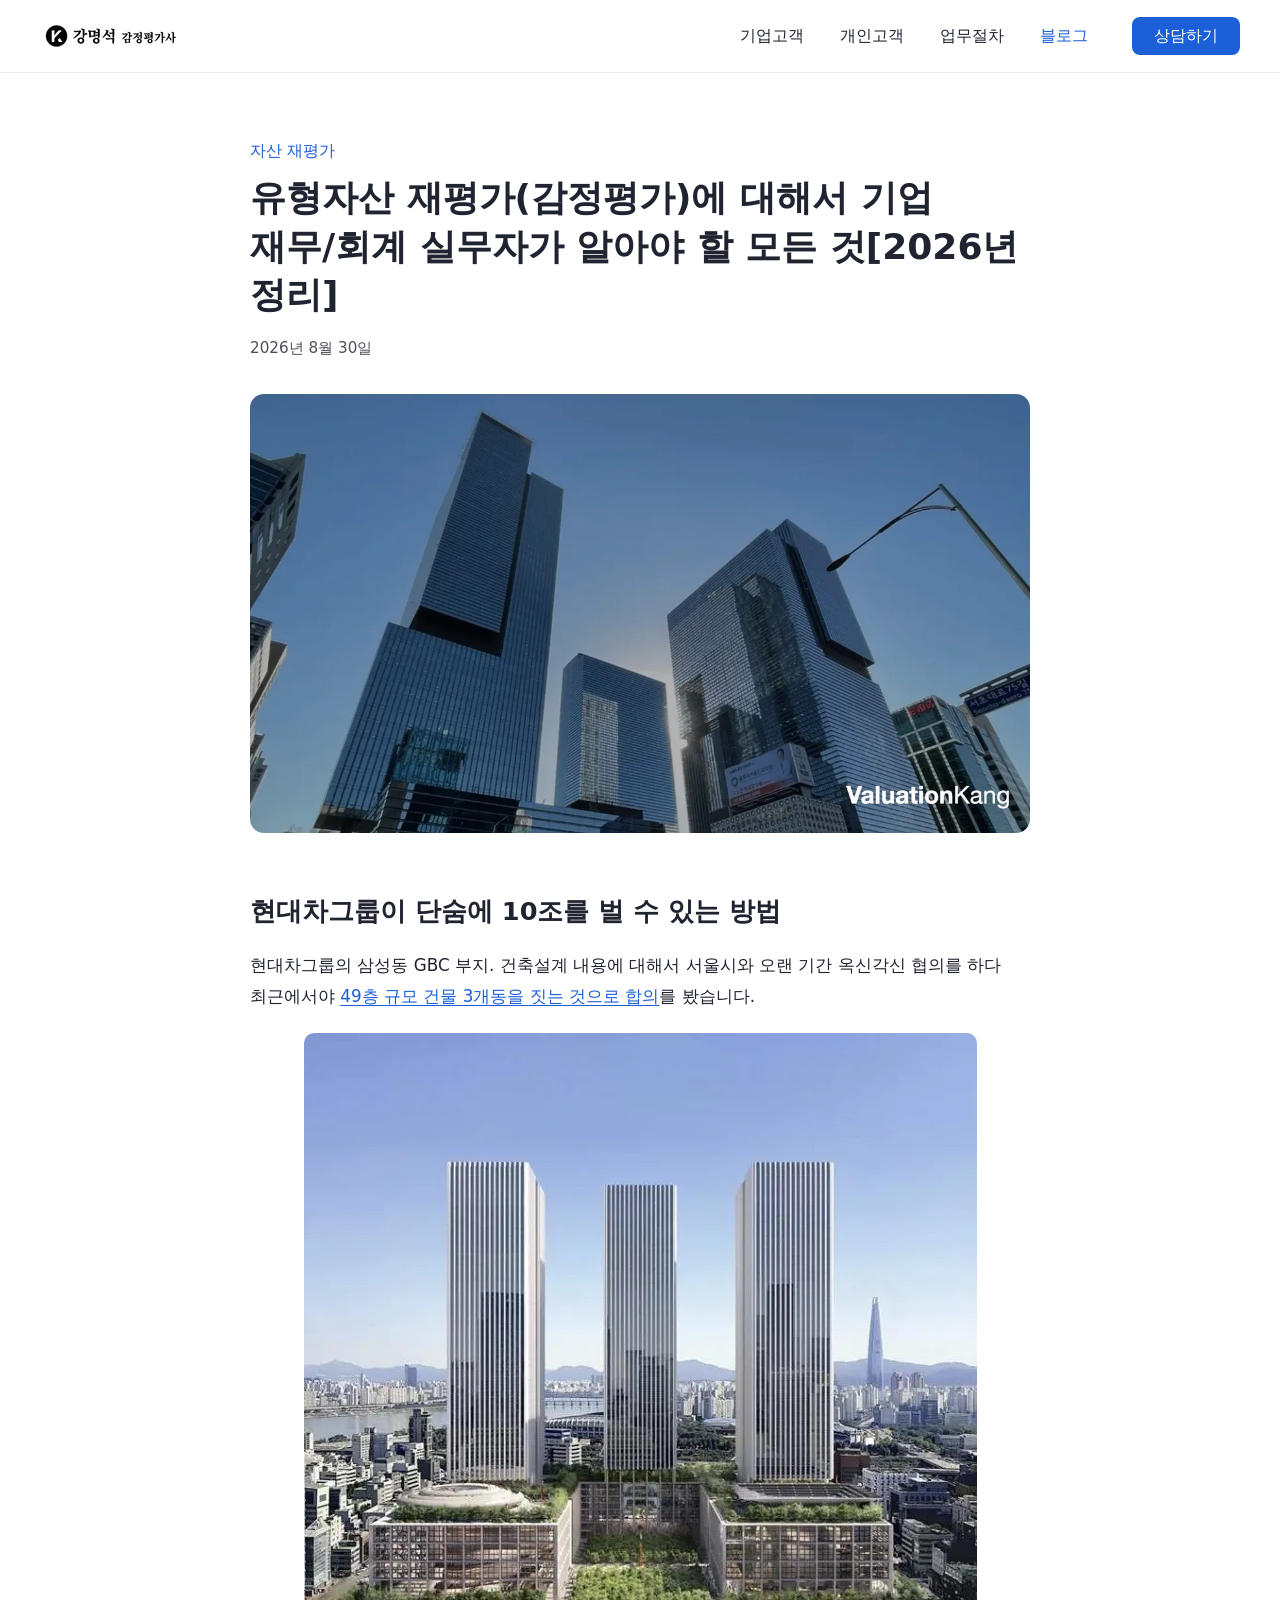
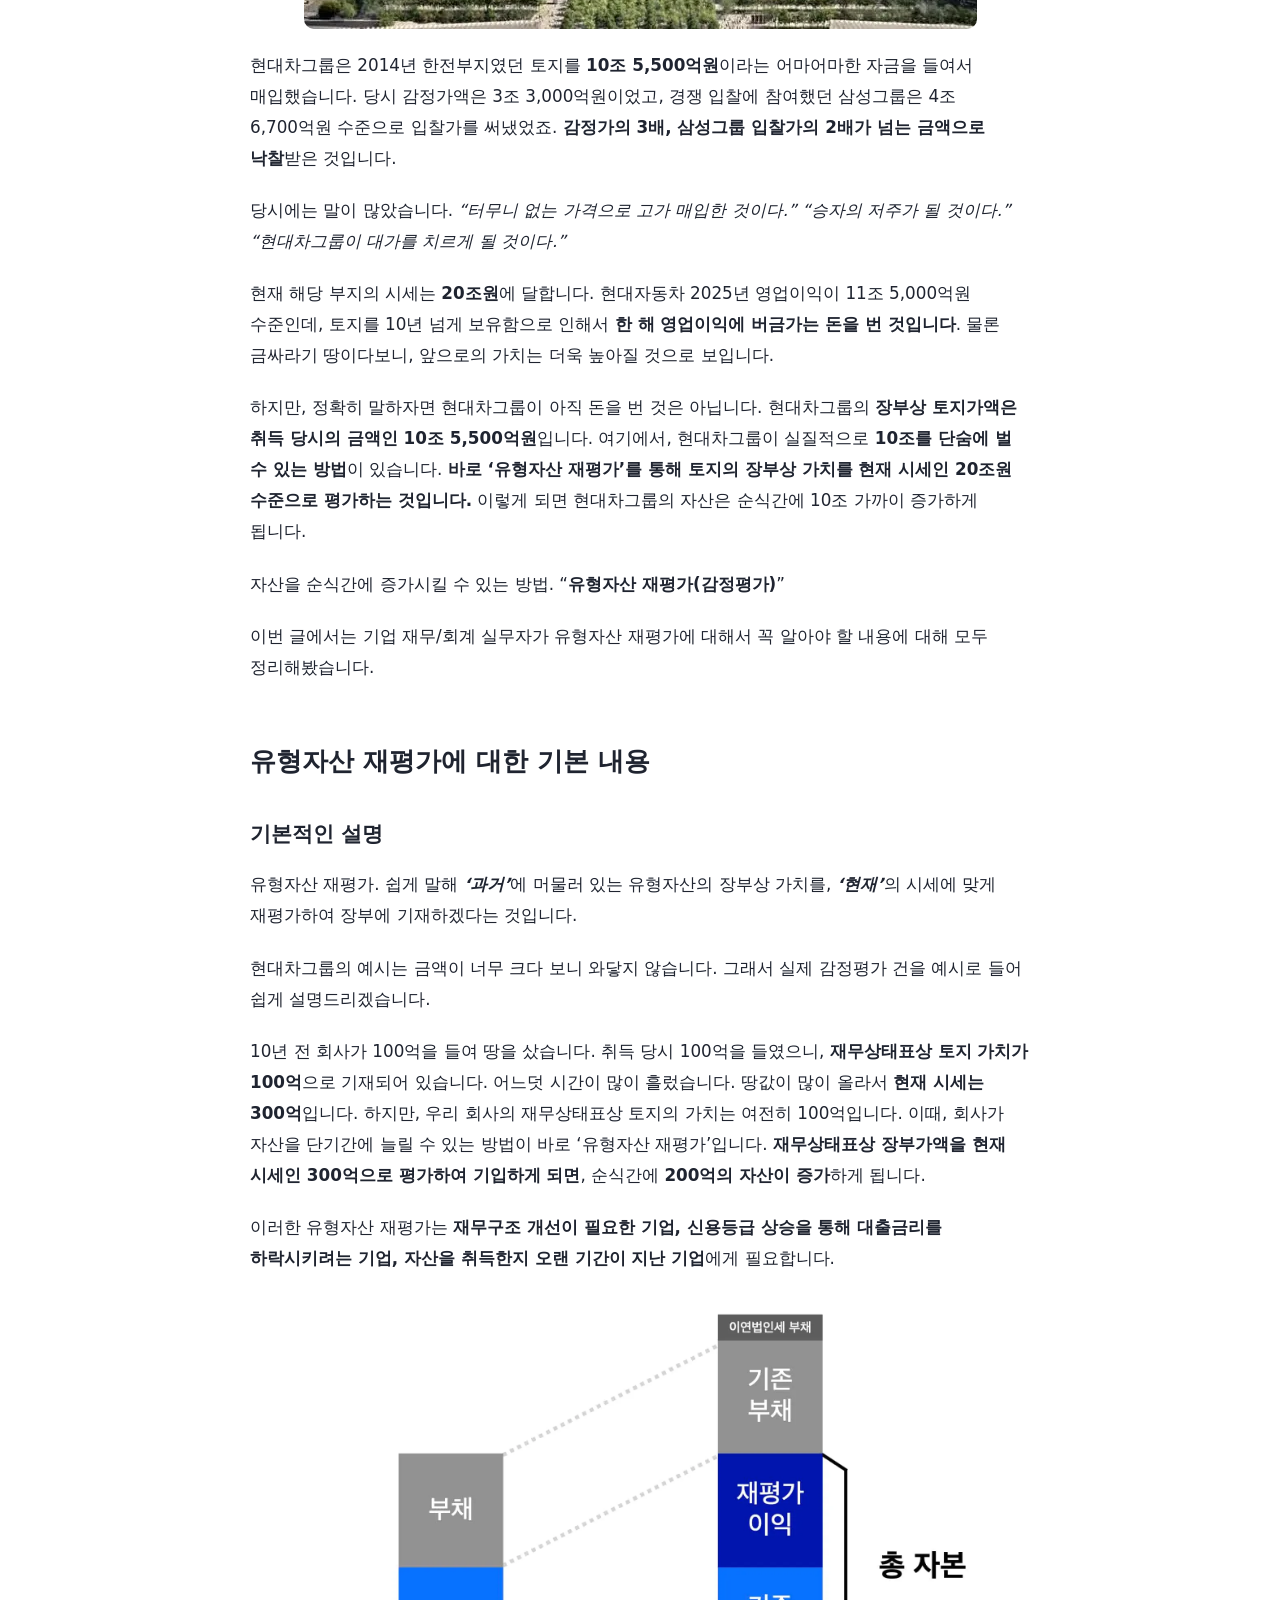
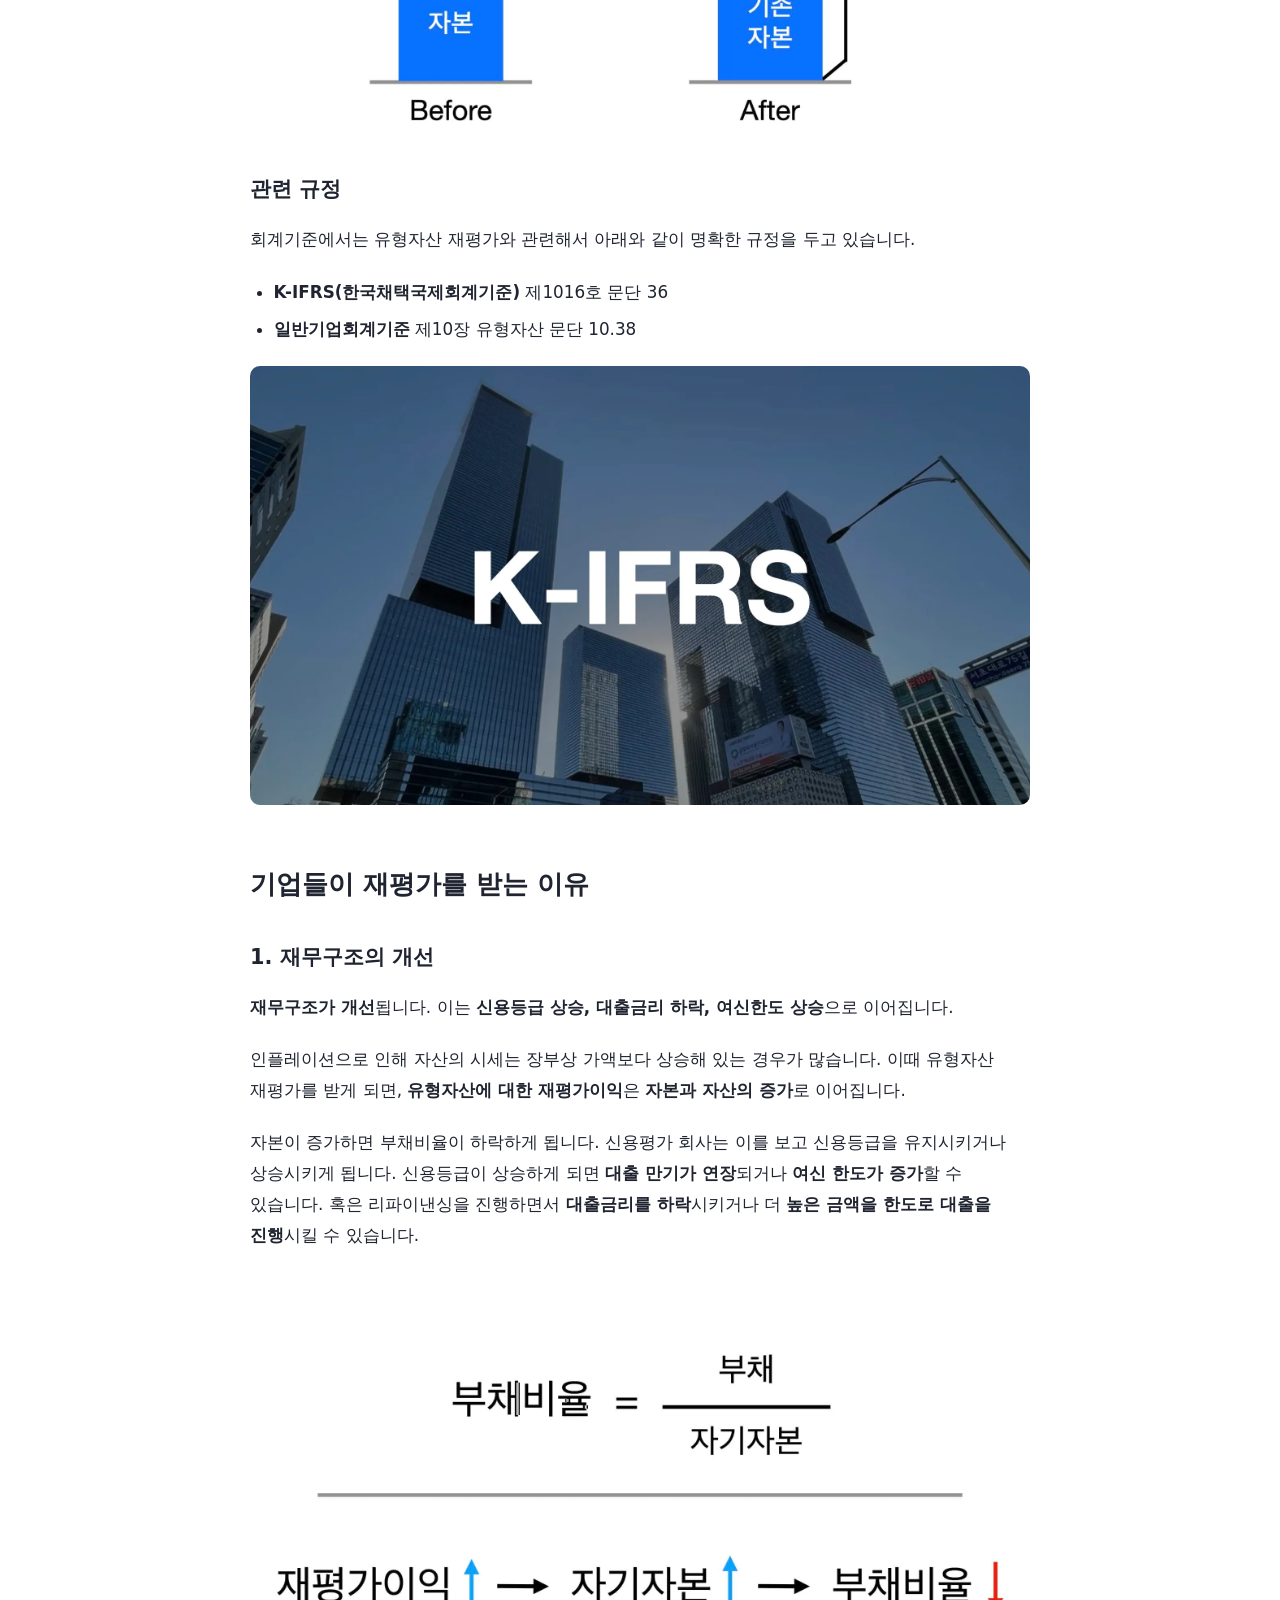
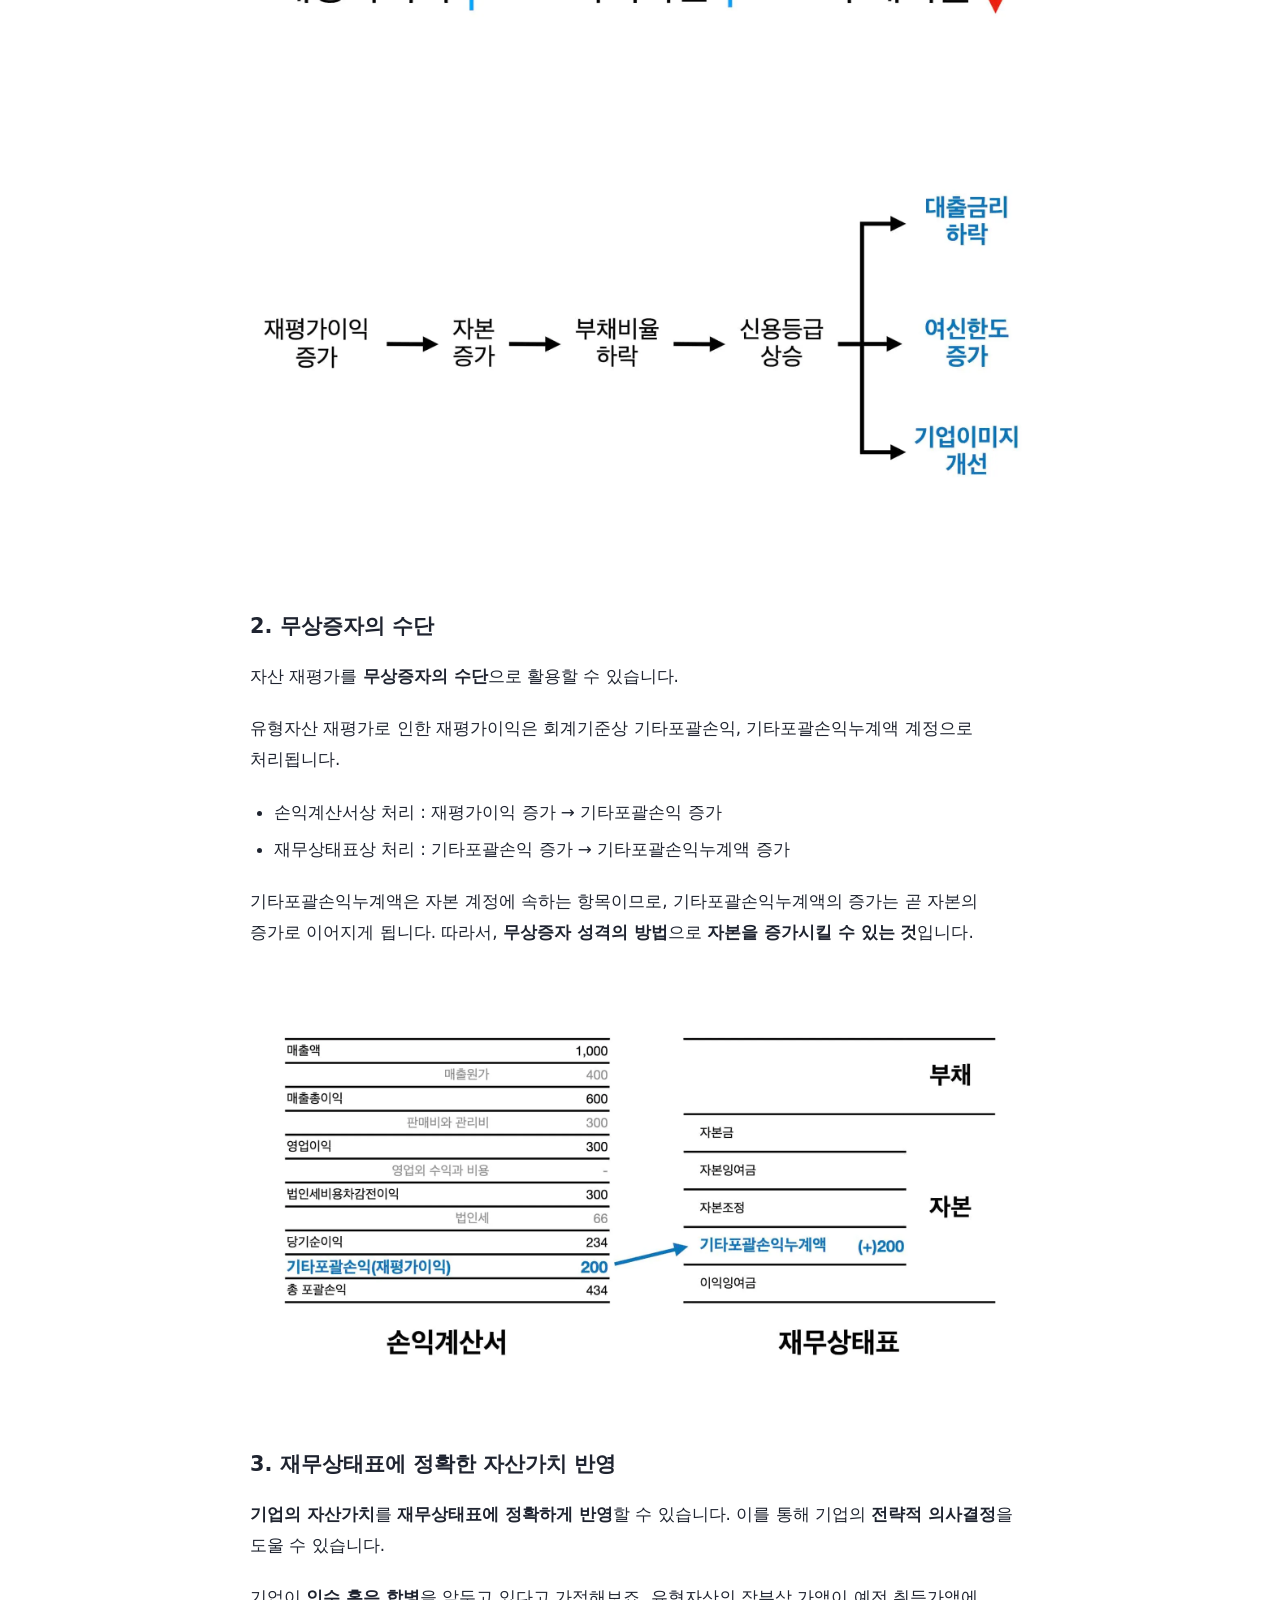
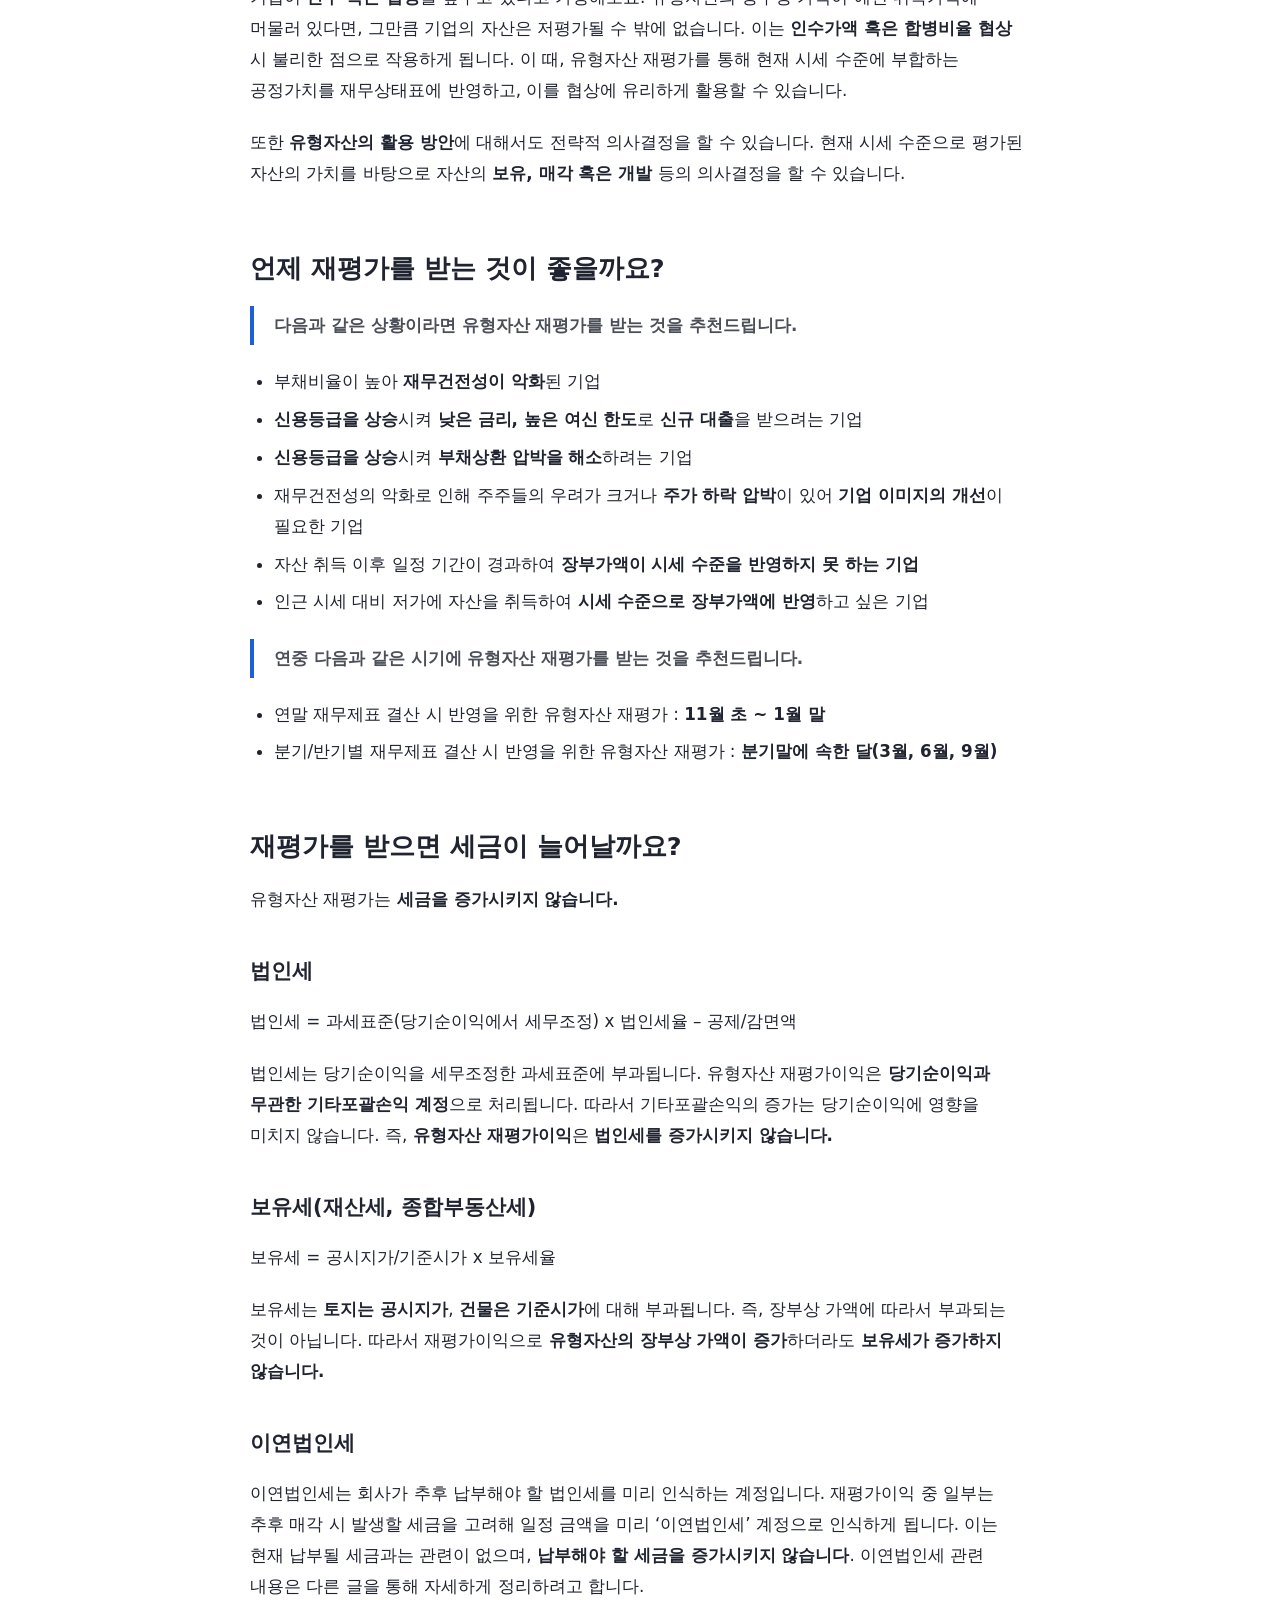
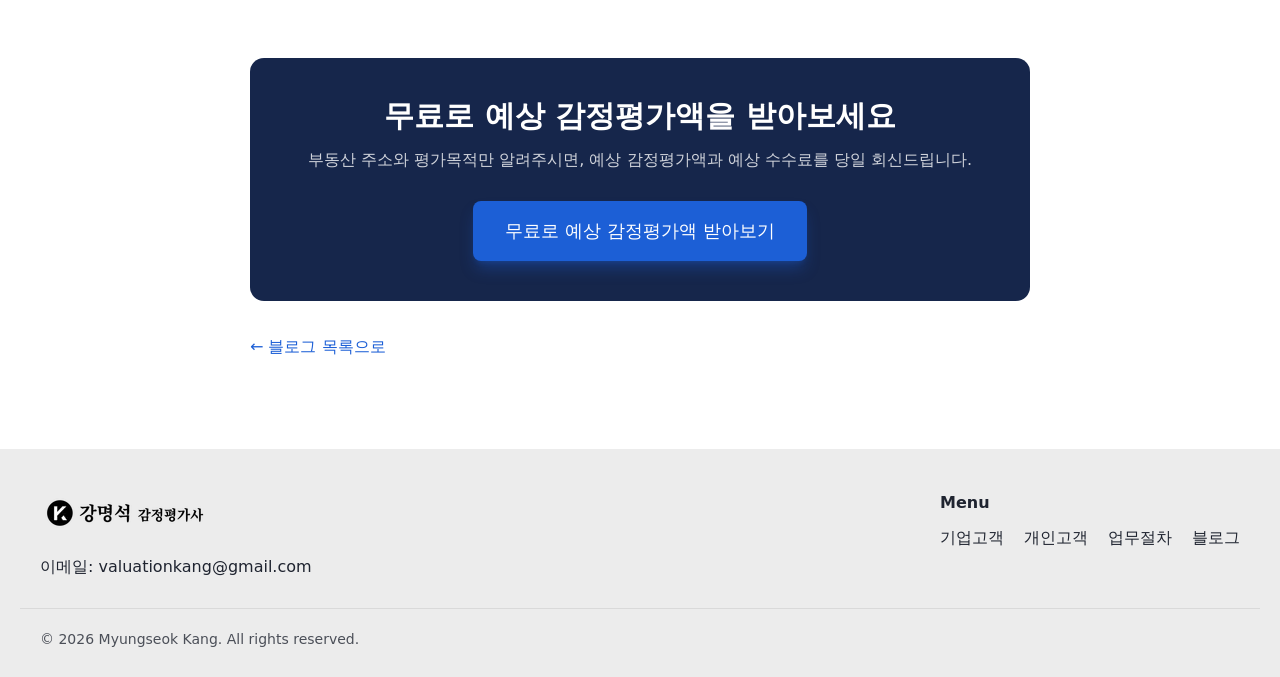
==== blog/asset-revaluation/asset-revaluation-guide/index.html @ 737e871d "deploy: sanyon1/valuationkang@0b0ccccab2f29a16287d61aa084d281fbb4f6143" ====
<!DOCTYPE html><html lang="ko" data-astro-cid-hkbrpulz><head><meta charset="utf-8"><meta name="viewport" content="width=device-width, initial-scale=1"><title>유형자산 재평가(감정평가)에 대해서 기업 재무/회계 실무자가 알아야 할 모든 것[2026년 정리] | 강명석 감정평가사</title><meta name="description" content="유형자산 재평가(감정평가)는 기업의 자본을 순식간에 증가시킬 수 있는 방법입니다. 재무구조 개선이 필요한 기업, 신용등급 상승을 통해 신규 대출 금리를 하락시키거나 여신 한도를 늘리려는 기업들에게 추천드리는 방법입니다."><link rel="canonical" href="https://valuationkang.com/blog/asset-revaluation/asset-revaluation-guide/"><link rel="icon" type="image/png" href="/favicon.png"><link rel="sitemap" href="/sitemap-index.xml"><link rel="alternate" type="application/rss+xml" title="강명석 감정평가사 블로그" href="/rss.xml"><meta property="og:locale" content="ko_KR"><meta property="og:type" content="article"><meta property="og:site_name" content="강명석 감정평가사"><meta property="og:title" content="유형자산 재평가(감정평가)에 대해서 기업 재무/회계 실무자가 알아야 할 모든 것[2026년 정리]"><meta property="og:description" content="유형자산 재평가(감정평가)는 기업의 자본을 순식간에 증가시킬 수 있는 방법입니다. 재무구조 개선이 필요한 기업, 신용등급 상승을 통해 신규 대출 금리를 하락시키거나 여신 한도를 늘리려는 기업들에게 추천드리는 방법입니다."><meta property="og:url" content="https://valuationkang.com/blog/asset-revaluation/asset-revaluation-guide/"><meta property="og:image" content="https://valuationkang.com/_astro/thumbnail.BuXB1sJG_ZpWrdO.jpg"><meta name="twitter:card" content="summary_large_image"><script type="application/ld+json">{"@context":"https://schema.org","@type":"BlogPosting","headline":"유형자산 재평가(감정평가)에 대해서 기업 재무/회계 실무자가 알아야 할 모든 것[2026년 정리]","description":"유형자산 재평가(감정평가)는 기업의 자본을 순식간에 증가시킬 수 있는 방법입니다. 재무구조 개선이 필요한 기업, 신용등급 상승을 통해 신규 대출 금리를 하락시키거나 여신 한도를 늘리려는 기업들에게 추천드리는 방법입니다.","datePublished":"2026-08-30T13:50:16.000Z","dateModified":"2026-09-01T01:42:03.000Z","author":{"@type":"Person","name":"강명석 감정평가사"},"image":"https://valuationkang.com/_astro/thumbnail.BuXB1sJG_ZpWrdO.jpg","mainEntityOfPage":"https://valuationkang.com/blog/asset-revaluation/asset-revaluation-guide/"}</script><link rel="stylesheet" href="/_astro/Base.Bh7VbUNn.css"><style>.prose{font-size:1.05rem;line-height:1.85}.prose>*+*{margin-top:1.25em}.prose h2{margin-top:2.4em;font-size:1.6rem}.prose h3{margin-top:2em;font-size:1.3rem}.prose h4{margin-top:1.6em;font-size:1.1rem}.prose a{color:var(--color-primary);text-underline-offset:3px;text-decoration:underline}.prose strong{font-weight:700}.prose mark{background:var(--color-highlight);color:inherit;padding:.1em .2em}.prose ul,.prose ol{padding-left:1.4em}.prose ul{list-style:outside}.prose ol{list-style:decimal}.prose li+li,.prose li>ul,.prose li>ol{margin-top:.4em}.prose img{border-radius:10px;margin-inline:auto}.prose blockquote{border-left:4px solid var(--color-primary);color:var(--color-text-soft);margin-inline:0;padding:4px 20px}.prose hr{border:0;border-top:1px solid var(--color-border);margin-block:2.5em}.prose table{border-collapse:collapse;width:100%;font-size:.95rem;line-height:1.5;display:block;overflow-x:auto}.prose th,.prose td{border:1px solid var(--color-border);text-align:left;padding:10px 14px}.prose th{background:var(--color-tint);font-weight:600}.prose thead:not(:has(th:not(:empty))){display:none}.prose code{background:var(--color-tint);border-radius:4px;padding:.15em .4em;font-size:.9em}.prose pre{border-radius:10px;padding:16px 20px;font-size:.9rem;line-height:1.6;overflow-x:auto}.prose pre code{background:0 0;padding:0}.prose iframe{aspect-ratio:16/9;border:0;border-radius:10px;width:100%}.prose details{border:1px solid var(--color-border);border-radius:10px;padding:12px 18px}.prose summary{cursor:pointer;font-weight:600}.prose .callout{background:var(--color-tint);border-radius:10px;gap:12px;padding:18px 20px;display:flex}.prose .callout:before{content:attr(data-icon);flex:none}.prose .callout>div>*+*{margin-top:.6em}.prose .columns{grid-auto-columns:1fr;grid-auto-flow:column;gap:24px;display:grid}.prose .column>*+*{margin-top:1em}@media (width<=767px){.prose .columns{grid-auto-flow:row}}.prose .color-gray{color:#787774}.prose .color-brown{color:#9f6b53}.prose .color-orange{color:#d9730d}.prose .color-yellow{color:#cb912f}.prose .color-green{color:#448361}.prose .color-blue{color:#337ea9}.prose .color-purple{color:#9065b0}.prose .color-pink{color:#c14c8a}.prose .color-red{color:#d44c47}.post[data-astro-cid-bbyd2zmv]{max-width:820px;padding:64px var(--gutter) 88px;margin-inline:auto}.post__header[data-astro-cid-bbyd2zmv]{margin-bottom:32px}.post__category[data-astro-cid-bbyd2zmv]{color:var(--color-primary);font-weight:500}.post[data-astro-cid-bbyd2zmv] h1[data-astro-cid-bbyd2zmv]{margin:10px 0 14px;font-size:clamp(1.6rem,4vw,2.25rem)}.post[data-astro-cid-bbyd2zmv] time[data-astro-cid-bbyd2zmv]{color:var(--color-text-soft);font-size:.95rem}.post[data-astro-cid-bbyd2zmv] .post__thumbnail{border-radius:var(--radius);width:100%;margin-bottom:40px}.prose[data-astro-cid-bbyd2zmv]{margin-bottom:56px}.post__back[data-astro-cid-bbyd2zmv]{color:var(--color-primary);margin-top:32px;font-weight:500;display:inline-block}
</style></head><body data-astro-cid-hkbrpulz><a href="#content" class="skip-link" data-astro-cid-hkbrpulz>콘텐츠로 건너뛰기</a><style>astro-island,astro-slot,astro-static-slot{display:contents}</style><script>(()=>{var l=(n,t)=>{let i=async()=>{await(await n())()},e=typeof t.value=="object"?t.value:void 0,s={timeout:e==null?void 0:e.timeout};"requestIdleCallback"in window?window.requestIdleCallback(i,s):setTimeout(i,s.timeout||200)};(self.Astro||(self.Astro={})).idle=l;window.dispatchEvent(new Event("astro:idle"));})();</script><script>(()=>{var g=Object.defineProperty;var w=(a,s,c)=>s in a?g(a,s,{enumerable:!0,configurable:!0,writable:!0,value:c}):a[s]=c;var l=(a,s,c)=>w(a,typeof s!="symbol"?s+"":s,c);var E=new Set(["__proto__","constructor","prototype"]);{let a={0:t=>y(t),1:t=>c(t),2:t=>new RegExp(t),3:t=>new Date(t),4:t=>new Map(c(t)),5:t=>new Set(c(t)),6:t=>BigInt(t),7:t=>new URL(t),8:t=>new Uint8Array(t),9:t=>new Uint16Array(t),10:t=>new Uint32Array(t),11:t=>Number.POSITIVE_INFINITY*t},s=t=>{let[p,e]=t;return p in a?a[p](e):void 0},c=t=>t.map(s),y=t=>typeof t!="object"||t===null?t:Object.fromEntries(Object.entries(t).map(([p,e])=>[p,s(e)]));class f extends HTMLElement{constructor(){super(...arguments);l(this,"Component");l(this,"hydrator");l(this,"hydrate",async()=>{var b;if(!this.hydrator||!this.isConnected)return;let e=(b=this.parentElement)==null?void 0:b.closest("astro-island[ssr]");if(e){e.addEventListener("astro:hydrate",this.hydrate,{once:!0});return}let r=this.querySelectorAll("astro-slot"),n={},d=this.querySelectorAll("template[data-astro-template]");for(let o of d){let i=o.closest(this.tagName);i!=null&&i.isSameNode(this)&&(n[o.getAttribute("data-astro-template")||"default"]=o.innerHTML,o.remove())}for(let o of r){let i=o.closest(this.tagName);i!=null&&i.isSameNode(this)&&(n[o.getAttribute("name")||"default"]=o.innerHTML)}let u;try{u=this.hasAttribute("props")?y(JSON.parse(this.getAttribute("props"))):{}}catch(o){let i=this.getAttribute("component-url")||"<unknown>",v=this.getAttribute("component-export");throw v&&(i+=` (export ${v})`),console.error(`[hydrate] Error parsing props for component ${i}`,this.getAttribute("props"),o),o}let h;await this.hydrator(this)(this.Component,u,n,{client:this.getAttribute("client")}),this.removeAttribute("ssr"),this.dispatchEvent(new CustomEvent("astro:hydrate"))});l(this,"unmount",()=>{this.isConnected||this.dispatchEvent(new CustomEvent("astro:unmount"))})}disconnectedCallback(){document.removeEventListener("astro:after-swap",this.unmount),document.addEventListener("astro:after-swap",this.unmount,{once:!0})}connectedCallback(){if(!this.hasAttribute("await-children")||document.readyState==="interactive"||document.readyState==="complete")this.childrenConnectedCallback();else{let e=()=>{document.removeEventListener("DOMContentLoaded",e),r.disconnect(),this.childrenConnectedCallback()},r=new MutationObserver(()=>{var n;((n=this.lastChild)==null?void 0:n.nodeType)===Node.COMMENT_NODE&&this.lastChild.nodeValue==="astro:end"&&(this.lastChild.remove(),e())});r.observe(this,{childList:!0}),document.addEventListener("DOMContentLoaded",e)}}async childrenConnectedCallback(){let e=this.getAttribute("before-hydration-url");e&&await import(e),this.start()}getRetryImportUrl(e){let r=new URL(e,document.baseURI);return r.searchParams.set("astro-retry",Date.now().toString()),r.toString()}async importWithRetry(e){try{return await import(e)}catch(r){return await new Promise(n=>setTimeout(n,1e3)),import(this.getRetryImportUrl(e))}}handleHydrationError(e){let r=this.getAttribute("component-url"),n=new CustomEvent("astro:hydration-error",{cancelable:!0,bubbles:!0,composed:!0,detail:{error:e,componentUrl:r}});this.dispatchEvent(n)&&console.error(`[astro-island] Error hydrating ${r}`,e)}async start(){let e=JSON.parse(this.getAttribute("opts")),r=this.getAttribute("client");if(Astro[r]===void 0){window.addEventListener(`astro:${r}`,()=>this.start(),{once:!0});return}try{await Astro[r](async()=>{let n=this.getAttribute("renderer-url");try{let[d,{default:u}]=await Promise.all([this.importWithRetry(this.getAttribute("component-url")),n?this.importWithRetry(n):Promise.resolve({default:()=>()=>{}})]),h=this.getAttribute("component-export")||"default";if(h.includes(".")){this.Component=d;for(let m of h.split(".")){if(E.has(m)||!this.Component||typeof this.Component!="object"&&typeof this.Component!="function"||!Object.hasOwn(this.Component,m))throw new Error(`Invalid component export path: ${h}`);this.Component=this.Component[m]}}else{if(E.has(h))throw new Error(`Invalid component export path: ${h}`);this.Component=d[h]}return this.hydrator=u,this.hydrate}catch(d){return this.handleHydrationError(d),()=>{}}},e,this)}catch(n){this.handleHydrationError(n)}}attributeChangedCallback(){this.hydrate()}}l(f,"observedAttributes",["props"]),customElements.get("astro-island")||customElements.define("astro-island",f)}})();</script><astro-island uid="ZvoLUr" prefix="r4" component-url="/_astro/Header.CwP7OWio.js" component-export="default" renderer-url="/_astro/client.ClmjSpID.js" props="{&quot;path&quot;:[0,&quot;/blog/asset-revaluation/asset-revaluation-guide/&quot;],&quot;logo&quot;:[0,{&quot;src&quot;:[0,&quot;/_astro/logo.-_JnN4Sy_Z3Awj4.webp&quot;],&quot;width&quot;:[0,140],&quot;height&quot;:[0,40]}],&quot;data-astro-cid-hkbrpulz&quot;:[0,true]}" ssr client="idle" opts="{&quot;name&quot;:&quot;Header&quot;,&quot;value&quot;:true}" await-children><header class="sticky top-0 z-50 border-b border-border bg-header-bg"><div class="container flex min-h-(--header-height) items-center justify-between"><a href="/" aria-label="강명석 감정평가사 홈"><img src="/_astro/logo.-_JnN4Sy_Z3Awj4.webp" alt="강명석 감정평가사" width="140" height="40" loading="eager" decoding="async" class="h-10 w-auto"/></a><button type="button" class="flex size-11 cursor-pointer flex-col justify-between rounded-lg bg-tint px-2.5 py-3 md:hidden" aria-expanded="false" aria-controls="site-nav" aria-label="메뉴 열기"><span class="block h-0.5 rounded-xs bg-navy"></span><span class="block h-0.5 rounded-xs bg-navy"></span><span class="block h-0.5 rounded-xs bg-navy"></span></button><nav id="site-nav" aria-label="주 메뉴" class="absolute inset-x-0 top-full flex-col items-stretch gap-3 border-b border-border bg-white px-(--gutter) pt-3 pb-5 md:static md:flex md:flex-row md:items-center md:gap-7 md:border-b-0 md:bg-transparent md:p-0 hidden"><ul class="flex flex-col gap-1 md:flex-row"><li><a href="/enterprises/" class="block rounded-lg px-2 py-3 font-medium hover:text-primary md:px-4 md:py-2">기업고객</a></li><li><a href="/individuals/" class="block rounded-lg px-2 py-3 font-medium hover:text-primary md:px-4 md:py-2">개인고객</a></li><li><a href="/process/" class="block rounded-lg px-2 py-3 font-medium hover:text-primary md:px-4 md:py-2">업무절차</a></li><li><a href="/blog/" aria-current="page" class="block rounded-lg px-2 py-3 font-medium hover:text-primary md:px-4 md:py-2 text-primary">블로그</a></li></ul><a href="/contact/" data-slot="button" data-variant="default" data-size="sm" class="inline-flex items-center justify-center rounded-lg leading-tight font-medium transition-colors disabled:pointer-events-none disabled:opacity-50 bg-primary text-primary-foreground hover:bg-primary-dark px-5.5 py-2.25">상담하기</a></nav></div></header><!--astro:end--></astro-island><main id="content" data-astro-cid-hkbrpulz><article class="post" data-astro-cid-bbyd2zmv><header class="post__header" data-astro-cid-bbyd2zmv><a href="/blog/asset-revaluation/" class="post__category" data-astro-cid-bbyd2zmv>자산 재평가</a><h1 data-astro-cid-bbyd2zmv>유형자산 재평가(감정평가)에 대해서 기업 재무/회계 실무자가 알아야 할 모든 것[2026년 정리]</h1><time datetime="2026-08-30T13:50:16.000Z" data-astro-cid-bbyd2zmv>2026년 8월 30일</time></header><img src="/_astro/thumbnail.BuXB1sJG_1hNNQE.webp" alt loading="eager" data-astro-cid-bbyd2zmv="true" decoding="async" width="1200" height="675" class="post__thumbnail"><div class="prose" data-astro-cid-bbyd2zmv><h2 id="현대차그룹이-단숨에-10조를-벌-수-있는-방법">현대차그룹이 단숨에 10조를 벌 수 있는 방법</h2>
<p>현대차그룹의 삼성동 GBC 부지. 건축설계 내용에 대해서 서울시와 오랜 기간 옥신각신 협의를 하다 최근에서야 <a href="https://www.hankyung.com/article/2026010651861">49층 규모 건물 3개동을 짓는 것으로 합의</a>를 봤습니다.</p>
<p><img alt="" loading="lazy" decoding="async" width="673" height="596" src="/_astro/image-01.BoSI-sY1_2nvvrX.webp"></p>
<p>현대차그룹은 2014년 한전부지였던 토지를 <strong>10조 5,500억원</strong>이라는 어마어마한 자금을 들여서 매입했습니다. 당시 감정가액은 3조 3,000억원이었고, 경쟁 입찰에 참여했던 삼성그룹은 4조 6,700억원 수준으로 입찰가를 써냈었죠. <strong>감정가의 3배, 삼성그룹 입찰가의 2배가 넘는 금액으로 낙찰</strong>받은 것입니다.</p>
<p>당시에는 말이 많았습니다. <em>“터무니 없는 가격으로 고가 매입한 것이다.” “승자의 저주가 될 것이다.” “현대차그룹이 대가를 치르게 될 것이다.”</em></p>
<p>현재 해당 부지의 시세는 <strong>20조원</strong>에 달합니다. 현대자동차 2025년 영업이익이 11조 5,000억원 수준인데, 토지를 10년 넘게 보유함으로 인해서 <strong>한 해 영업이익에 버금가는 돈을 번 것입니다</strong>. 물론 금싸라기 땅이다보니, 앞으로의 가치는 더욱 높아질 것으로 보입니다.</p>
<p>하지만, 정확히 말하자면 현대차그룹이 아직 돈을 번 것은 아닙니다. 현대차그룹의 <strong>장부상 토지가액은 취득 당시의 금액인 10조 5,500억원</strong>입니다. 여기에서, 현대차그룹이 실질적으로 <strong>10조를 단숨에 벌 수 있는 방법</strong>이 있습니다. <strong>바로 ‘유형자산 재평가’를 통해 토지의 장부상 가치를 현재 시세인 20조원 수준으로 평가하는 것입니다.</strong> 이렇게 되면 현대차그룹의 자산은 순식간에 10조 가까이 증가하게 됩니다.</p>
<p>자산을 순식간에 증가시킬 수 있는 방법. “<strong>유형자산 재평가(감정평가)</strong>”</p>
<p>이번 글에서는 기업 재무/회계 실무자가 유형자산 재평가에 대해서 꼭 알아야 할 내용에 대해 모두 정리해봤습니다.</p>
<h2 id="유형자산-재평가에-대한-기본-내용">유형자산 재평가에 대한 기본 내용</h2>
<h3 id="기본적인-설명">기본적인 설명</h3>
<p>유형자산 재평가. 쉽게 말해 <em><strong>‘과거’</strong></em>에 머물러 있는 유형자산의 장부상 가치를, <em><strong>‘현재’</strong></em>의 시세에 맞게 재평가하여 장부에 기재하겠다는 것입니다.</p>
<p>현대차그룹의 예시는 금액이 너무 크다 보니 와닿지 않습니다. 그래서 실제 감정평가 건을 예시로 들어 쉽게 설명드리겠습니다.</p>
<p>10년 전 회사가 100억을 들여 땅을 샀습니다. 취득 당시 100억을 들였으니, <strong>재무상태표상 토지 가치가 100억</strong>으로 기재되어 있습니다. 어느덧 시간이 많이 흘렀습니다. 땅값이 많이 올라서 <strong>현재 시세는 300억</strong>입니다. 하지만, 우리 회사의 재무상태표상 토지의 가치는 여전히 100억입니다. 이때, 회사가 자산을 단기간에 늘릴 수 있는 방법이 바로 ‘유형자산 재평가’입니다. <strong>재무상태표상 장부가액을 현재 시세인 300억으로 평가하여 기입하게 되면</strong>, 순식간에 <strong>200억의 자산이 증가</strong>하게 됩니다.</p>
<p>이러한 유형자산 재평가는 <strong>재무구조 개선이 필요한 기업, 신용등급 상승을 통해 대출금리를 하락시키려는 기업, 자산을 취득한지 오랜 기간이 지난 기업</strong>에게 필요합니다.</p>
<p><img alt="" loading="lazy" decoding="async" width="1920" height="1080" src="/_astro/image-02.Dx5LiRpx_11BLs.webp"></p>
<h3 id="관련-규정">관련 규정</h3>
<p>회계기준에서는 유형자산 재평가와 관련해서 아래와 같이 명확한 규정을 두고 있습니다.</p>
<ul>
<li><strong>K-IFRS(한국채택국제회계기준)</strong> 제1016호 문단 36</li>
<li><strong>일반기업회계기준</strong> 제10장 유형자산 문단 10.38</li>
</ul>
<p><img alt="" loading="lazy" decoding="async" width="1920" height="1080" src="/_astro/image-03.YrcuW5zK_1DVQBF.webp"></p>
<h2 id="기업들이-재평가를-받는-이유">기업들이 재평가를 받는 이유</h2>
<h3 id="1-재무구조의-개선">1. 재무구조의 개선</h3>
<p><strong>재무구조가 개선</strong>됩니다. 이는 <strong>신용등급 상승, 대출금리 하락, 여신한도 상승</strong>으로 이어집니다.</p>
<p>인플레이션으로 인해 자산의 시세는 장부상 가액보다 상승해 있는 경우가 많습니다. 이때 유형자산 재평가를 받게 되면, <strong>유형자산에 대한 재평가이익</strong>은 <strong>자본과 자산의 증가</strong>로 이어집니다.</p>
<p>자본이 증가하면 부채비율이 하락하게 됩니다. 신용평가 회사는 이를 보고 신용등급을 유지시키거나 상승시키게 됩니다. 신용등급이 상승하게 되면 <strong>대출 만기가 연장</strong>되거나 <strong>여신 한도가 증가</strong>할 수 있습니다. 혹은 리파이낸싱을 진행하면서 <strong>대출금리를 하락</strong>시키거나 더 <strong>높은 금액을 한도로 대출을 진행</strong>시킬 수 있습니다.</p>
<p><img alt="" loading="lazy" decoding="async" width="1920" height="1080" src="/_astro/image-04.CQByk2NJ_1ptDou.webp"></p>
<p><img alt="" loading="lazy" decoding="async" width="1920" height="1080" src="/_astro/image-05.DzkVt-Dp_Z25lD6y.webp"></p>
<h3 id="2-무상증자의-수단">2. 무상증자의 수단</h3>
<p>자산 재평가를 <strong>무상증자의 수단</strong>으로 활용할 수 있습니다.</p>
<p>유형자산 재평가로 인한 재평가이익은 회계기준상 기타포괄손익, 기타포괄손익누계액 계정으로 처리됩니다.</p>
<ul>
<li>손익계산서상 처리 : 재평가이익 증가 → 기타포괄손익 증가</li>
<li>재무상태표상 처리 : 기타포괄손익 증가 → 기타포괄손익누계액 증가</li>
</ul>
<p>기타포괄손익누계액은 자본 계정에 속하는 항목이므로, 기타포괄손익누계액의 증가는 곧 자본의 증가로 이어지게 됩니다. 따라서, <strong>무상증자 성격의 방법</strong>으로 <strong>자본을 증가시킬 수 있는 것</strong>입니다.</p>
<p><img alt="" loading="lazy" decoding="async" width="1920" height="1080" src="/_astro/image-06.CcNccgBc_Z2qmPm9.webp"></p>
<h3 id="3-재무상태표에-정확한-자산가치-반영">3. 재무상태표에 정확한 자산가치 반영</h3>
<p><strong>기업의 자산가치</strong>를 <strong>재무상태표에 정확하게 반영</strong>할 수 있습니다. 이를 통해 기업의 <strong>전략적 의사결정</strong>을 도울 수 있습니다.</p>
<p>기업이 <strong>인수 혹은 합병</strong>을 앞두고 있다고 가정해보죠. 유형자산의 장부상 가액이 예전 취득가액에 머물러 있다면, 그만큼 기업의 자산은 저평가될 수 밖에 없습니다. 이는 <strong>인수가액 혹은 합병비율 협상</strong> 시 불리한 점으로 작용하게 됩니다. 이 때, 유형자산 재평가를 통해 현재 시세 수준에 부합하는 공정가치를 재무상태표에 반영하고, 이를 협상에 유리하게 활용할 수 있습니다.</p>
<p>또한 <strong>유형자산의 활용 방안</strong>에 대해서도 전략적 의사결정을 할 수 있습니다. 현재 시세 수준으로 평가된 자산의 가치를 바탕으로 자산의 <strong>보유, 매각 혹은 개발</strong> 등의 의사결정을 할 수 있습니다.</p>
<h2 id="언제-재평가를-받는-것이-좋을까요">언제 재평가를 받는 것이 좋을까요?</h2>
<blockquote>
<p><strong>다음과 같은 상황이라면 유형자산 재평가를 받는 것을 추천드립니다.</strong></p>
</blockquote>
<ul>
<li>부채비율이 높아 <strong>재무건전성이 악화</strong>된 기업</li>
<li><strong>신용등급을 상승</strong>시켜 <strong>낮은 금리, 높은 여신 한도</strong>로 <strong>신규 대출</strong>을 받으려는 기업</li>
<li><strong>신용등급을 상승</strong>시켜 <strong>부채상환 압박을 해소</strong>하려는 기업</li>
<li>재무건전성의 악화로 인해 주주들의 우려가 크거나 <strong>주가 하락 압박</strong>이 있어 <strong>기업 이미지의 개선</strong>이 필요한 기업</li>
<li>자산 취득 이후 일정 기간이 경과하여 <strong>장부가액이 시세 수준을 반영하지 못 하는 기업</strong></li>
<li>인근 시세 대비 저가에 자산을 취득하여 <strong>시세 수준으로 장부가액에 반영</strong>하고 싶은 기업</li>
</ul>
<blockquote>
<p><strong>연중 다음과 같은 시기에 유형자산 재평가를 받는 것을 추천드립니다.</strong></p>
</blockquote>
<ul>
<li>연말 재무제표 결산 시 반영을 위한 유형자산 재평가 : <strong>11월 초 ~ 1월 말</strong></li>
<li>분기/반기별 재무제표 결산 시 반영을 위한 유형자산 재평가 : <strong>분기말에 속한 달(3월, 6월, 9월)</strong></li>
</ul>
<h2 id="재평가를-받으면-세금이-늘어날까요">재평가를 받으면 세금이 늘어날까요?</h2>
<p>유형자산 재평가는 <strong>세금을 증가시키지 않습니다.</strong></p>
<h3 id="법인세">법인세</h3>
<p>법인세 = 과세표준(당기순이익에서 세무조정) x 법인세율 – 공제/감면액</p>
<p>법인세는 당기순이익을 세무조정한 과세표준에 부과됩니다. 유형자산 재평가이익은 <strong>당기순이익과 무관한 기타포괄손익 계정</strong>으로 처리됩니다. 따라서 기타포괄손익의 증가는 당기순이익에 영향을 미치지 않습니다. 즉, <strong>유형자산 재평가이익</strong>은 <strong>법인세를 증가시키지 않습니다.</strong></p>
<h3 id="보유세재산세-종합부동산세">보유세(재산세, 종합부동산세)</h3>
<p>보유세 = 공시지가/기준시가 x 보유세율</p>
<p>보유세는 <strong>토지는 공시지가</strong>, <strong>건물은 기준시가</strong>에 대해 부과됩니다. 즉, 장부상 가액에 따라서 부과되는 것이 아닙니다. 따라서 재평가이익으로 <strong>유형자산의 장부상 가액이 증가</strong>하더라도 <strong>보유세가 증가하지 않습니다.</strong></p>
<h3 id="이연법인세">이연법인세</h3>
<p>이연법인세는 회사가 추후 납부해야 할 법인세를 미리 인식하는 계정입니다. 재평가이익 중 일부는 추후 매각 시 발생할 세금을 고려해 일정 금액을 미리 ‘이연법인세’ 계정으로 인식하게 됩니다. 이는 현재 납부될 세금과는 관련이 없으며, <strong>납부해야 할 세금을 증가시키지 않습니다</strong>. 이연법인세 관련 내용은 다른 글을 통해 자세하게 정리하려고 합니다.</p></div><section class="bg-navy text-center rounded-card px-6 py-10"><div class=""><h2 class="text-2xl text-white lg:text-3xl">무료로 예상 감정평가액을 받아보세요</h2><p class="mt-3 mb-7 text-on-dark-soft">부동산 주소와 평가목적만 알려주시면, 예상 감정평가액과 예상 수수료를 당일 회신드립니다.</p><a href="/contact/" data-slot="button" data-variant="default" data-size="lg" class="inline-flex items-center justify-center rounded-lg font-medium transition-colors disabled:pointer-events-none disabled:opacity-50 bg-primary text-primary-foreground hover:bg-primary-dark px-8 py-4 text-lg shadow-lg shadow-primary/35">무료로 예상 감정평가액 받아보기</a></div></section><a href="/blog/" class="post__back" data-astro-cid-bbyd2zmv>← 블로그 목록으로</a></article></main><footer class="bg-border pt-10 pb-7"><div class="container flex flex-wrap justify-between gap-8"><div><img src="/_astro/logo.-_JnN4Sy_1b53Bf.webp" alt="강명석 감정평가사" width="168" height="48" loading="lazy" decoding="async" class="h-12 w-auto"/><p class="mt-4">이메일:<!-- --> <a href="mailto:valuationkang@gmail.com" class="hover:text-primary">valuationkang@gmail.com</a></p></div><nav aria-label="하단 메뉴"><p class="mb-2 font-semibold">Menu</p><ul class="flex flex-wrap gap-5"><li><a href="/enterprises/" class="hover:text-primary">기업고객</a></li><li><a href="/individuals/" class="hover:text-primary">개인고객</a></li><li><a href="/process/" class="hover:text-primary">업무절차</a></li><li><a href="/blog/" class="hover:text-primary">블로그</a></li></ul></nav></div><div class="container mt-7 border-t border-border-strong pt-5 text-sm text-text-soft">© <!-- -->2026<!-- --> <!-- -->Myungseok Kang<!-- -->. All rights reserved.</div></footer></body></html>
---- _astro/Base.Bh7VbUNn.css ----
/*! tailwindcss v4.3.3 | MIT License | https://tailwindcss.com */
@layer properties{@supports (((-webkit-hyphens:none)) and (not (margin-trim:inline))) or ((-moz-orient:inline) and (not (color:rgb(from red r g b)))){:root,:host{--shimmer-angle:20deg}*,:before,:after,::backdrop{--tw-rotate-x:initial;--tw-rotate-y:initial;--tw-rotate-z:initial;--tw-skew-x:initial;--tw-skew-y:initial;--tw-border-style:solid;--tw-leading:initial;--tw-font-weight:initial;--tw-shadow:0 0 #0000;--tw-shadow-color:initial;--tw-shadow-alpha:100%;--tw-inset-shadow:0 0 #0000;--tw-inset-shadow-color:initial;--tw-inset-shadow-alpha:100%;--tw-ring-color:initial;--tw-ring-shadow:0 0 #0000;--tw-inset-ring-color:initial;--tw-inset-ring-shadow:0 0 #0000;--tw-ring-inset:initial;--tw-ring-offset-width:0px;--tw-ring-offset-color:#fff;--tw-ring-offset-shadow:0 0 #0000;--tw-blur:initial;--tw-brightness:initial;--tw-contrast:initial;--tw-grayscale:initial;--tw-hue-rotate:initial;--tw-invert:initial;--tw-opacity:initial;--tw-saturate:initial;--tw-sepia:initial;--tw-drop-shadow:initial;--tw-drop-shadow-color:initial;--tw-drop-shadow-alpha:100%;--tw-drop-shadow-size:initial;--tw-animation-delay:0s;--tw-animation-direction:normal;--tw-animation-duration:initial;--tw-animation-fill-mode:none;--tw-animation-iteration-count:1;--tw-enter-blur:0;--tw-enter-opacity:1;--tw-enter-rotate:0;--tw-enter-scale:1;--tw-enter-translate-x:0;--tw-enter-translate-y:0;--tw-exit-blur:0;--tw-exit-opacity:1;--tw-exit-rotate:0;--tw-exit-scale:1;--tw-exit-translate-x:0;--tw-exit-translate-y:0;--scroll-fade-t:0px;--scroll-fade-b:0px;--scroll-fade-s:0px;--scroll-fade-e:0px;--scroll-fade-mask:initial;--shimmer-image:initial;--shimmer-text-fill:initial}}}@layer theme{:root,:host{--font-sans:system-ui, -apple-system, "Segoe UI", "Malgun Gothic", "Apple SD Gothic Neo", "Noto Sans CJK KR", Roboto, sans-serif;--font-mono:ui-monospace, SFMono-Regular, Menlo, Monaco, Consolas, "Liberation Mono", "Courier New", monospace;--color-white:#fff;--spacing:.25rem;--container-xl:36rem;--container-4xl:56rem;--text-sm:.875rem;--text-sm--line-height:calc(1.25 / .875);--text-lg:1.125rem;--text-lg--line-height:calc(1.75 / 1.125);--text-xl:1.25rem;--text-xl--line-height:calc(1.75 / 1.25);--text-2xl:1.5rem;--text-2xl--line-height:calc(2 / 1.5);--text-3xl:1.875rem;--text-3xl--line-height:calc(2.25 / 1.875);--text-4xl:2.25rem;--text-4xl--line-height:calc(2.5 / 2.25);--text-5xl:3rem;--text-5xl--line-height:1;--font-weight-medium:500;--font-weight-semibold:600;--leading-tight:1.25;--radius-xs:.125rem;--radius-md:.375rem;--radius-lg:.5rem;--aspect-video:16 / 9;--default-transition-duration:.15s;--default-transition-timing-function:cubic-bezier(.4, 0, .2, 1);--default-font-family:var(--font-sans);--default-mono-font-family:var(--font-mono);--radius:var(--radius-card);--color-primary:#1c5fd6;--color-primary-dark:#174fb3;--color-navy:#16264b;--color-tint:#ebf4ff;--color-border:#ececec;--color-text:#1f2430;--color-bg:#fff;--color-highlight:#fff3b0;--color-text-soft:#4b4f58;--color-border-strong:#d9d9d9;--color-header-bg:#fffffff7;--color-hero-overlay:#16264bb3;--color-on-dark-soft:#fffc;--color-on-dark-chip:#ffffff2e;--color-kakao:#fee500;--color-kakao-hover:#f5dc00;--color-kakao-text:#191919;--color-destructive:oklch(57.7% .245 27.325);--container:1200px;--gutter:20px;--radius-card:14px;--header-height:72px}}@layer base{*,:after,:before,::backdrop{box-sizing:border-box;border:0 solid;margin:0;padding:0}::file-selector-button{box-sizing:border-box;border:0 solid;margin:0;padding:0}html,:host{-webkit-text-size-adjust:100%;tab-size:4;line-height:1.5;font-family:var(--default-font-family,-apple-system, BlinkMacSystemFont, "Segoe UI", Roboto, "Helvetica Neue", "Noto Sans", Arial, sans-serif, "Apple Color Emoji", "Segoe UI Emoji", "Segoe UI Symbol", "Noto Color Emoji");font-feature-settings:var(--default-font-feature-settings,normal);font-variation-settings:var(--default-font-variation-settings,normal);-webkit-tap-highlight-color:transparent}hr{height:0;color:inherit;border-top-width:1px}abbr:where([title]){text-decoration:underline dotted}h1,h2,h3,h4,h5,h6{font-size:inherit;font-weight:inherit}a{color:inherit;-webkit-text-decoration:inherit;-webkit-text-decoration:inherit;-webkit-text-decoration:inherit;text-decoration:inherit}b,strong{font-weight:bolder}code,kbd,samp,pre{font-family:var(--default-mono-font-family,ui-monospace, SFMono-Regular, Menlo, Monaco, Consolas, "Liberation Mono", "Courier New", monospace);font-feature-settings:var(--default-mono-font-feature-settings,normal);font-variation-settings:var(--default-mono-font-variation-settings,normal);font-size:1em}small{font-size:80%}sub,sup{vertical-align:baseline;font-size:75%;line-height:0;position:relative}sub{bottom:-.25em}sup{top:-.5em}table{text-indent:0;border-color:inherit;border-collapse:collapse}:-moz-focusring:where(:not(iframe)){outline:auto}progress{vertical-align:baseline}summary{display:list-item}ol,ul,menu{list-style:none}img,svg,video,canvas,audio,iframe,embed,object{vertical-align:middle;display:block}img,video{max-width:100%;height:auto}button,input,select,optgroup,textarea{font:inherit;font-feature-settings:inherit;font-variation-settings:inherit;letter-spacing:inherit;color:inherit;opacity:1;background-color:#0000;border-radius:0}::file-selector-button{font:inherit;font-feature-settings:inherit;font-variation-settings:inherit;letter-spacing:inherit;color:inherit;opacity:1;background-color:#0000;border-radius:0}:where(select:is([multiple],[size])) optgroup{font-weight:bolder}:where(select:is([multiple],[size])) optgroup option{padding-inline-start:20px}::file-selector-button{margin-inline-end:4px}::placeholder{opacity:1}@supports (not ((-webkit-appearance:-apple-pay-button))) or (contain-intrinsic-size:1px){::placeholder{color:currentColor}@supports (color:color-mix(in lab, red, red)){::placeholder{color:color-mix(in oklab, currentcolor 50%, transparent)}}}textarea{resize:vertical}::-webkit-search-decoration{-webkit-appearance:none}::-webkit-date-and-time-value{min-height:1lh;text-align:inherit}::-webkit-datetime-edit{display:inline-flex}::-webkit-datetime-edit-fields-wrapper{padding:0}::-webkit-datetime-edit{padding-block:0}::-webkit-datetime-edit-year-field{padding-block:0}::-webkit-datetime-edit-month-field{padding-block:0}::-webkit-datetime-edit-day-field{padding-block:0}::-webkit-datetime-edit-hour-field{padding-block:0}::-webkit-datetime-edit-minute-field{padding-block:0}::-webkit-datetime-edit-second-field{padding-block:0}::-webkit-datetime-edit-millisecond-field{padding-block:0}::-webkit-datetime-edit-meridiem-field{padding-block:0}::-webkit-calendar-picker-indicator{line-height:1}:-moz-ui-invalid{box-shadow:none}button,input:where([type=button],[type=reset],[type=submit]){appearance:button}::file-selector-button{appearance:button}::-webkit-inner-spin-button{height:auto}::-webkit-outer-spin-button{height:auto}[hidden]:where(:not([hidden=until-found])){display:none!important}*{border-color:var(--color-border);outline-color:var(--ring)}@supports (color:color-mix(in lab, red, red)){*{outline-color:color-mix(in oklab, var(--ring) 50%, transparent)}}*,:before,:after{box-sizing:border-box}html{scroll-behavior:smooth;scroll-padding-top:calc(var(--header-height) + 16px);-webkit-text-size-adjust:100%}body{font-family:var(--font-sans);color:var(--color-text);background:var(--color-bg);word-break:keep-all;overflow-wrap:break-word;-webkit-font-smoothing:antialiased;margin:0;font-size:16px;line-height:1.7}h1,h2,h3,h4{color:var(--color-text);margin:0;font-weight:600;line-height:1.35}p{margin:0}a{color:inherit;text-decoration:none}img{max-width:100%;height:auto;display:block}ul,ol{margin:0;padding:0;list-style:none}}@layer components;@layer utilities{.visible{visibility:visible}.absolute{position:absolute}.relative{position:relative}.static{position:static}.sticky{position:sticky}.inset-x-0{inset-inline:0}.top-0{top:0}.top-full{top:100%}.z-50{z-index:50}.container{width:100%}@media (width>=40rem){.container{max-width:40rem}}@media (width>=48rem){.container{max-width:48rem}}@media (width>=64rem){.container{max-width:64rem}}@media (width>=80rem){.container{max-width:80rem}}@media (width>=96rem){.container{max-width:96rem}}.mx-auto{margin-inline:auto}.mt-3{margin-top:calc(var(--spacing) * 3)}.mt-4{margin-top:calc(var(--spacing) * 4)}.mt-5{margin-top:calc(var(--spacing) * 5)}.mt-6{margin-top:calc(var(--spacing) * 6)}.mt-7{margin-top:calc(var(--spacing) * 7)}.mb-2{margin-bottom:calc(var(--spacing) * 2)}.mb-2\.5{margin-bottom:calc(var(--spacing) * 2.5)}.mb-4{margin-bottom:calc(var(--spacing) * 4)}.mb-7{margin-bottom:calc(var(--spacing) * 7)}.mb-8{margin-bottom:calc(var(--spacing) * 8)}.line-clamp-3{-webkit-line-clamp:3;-webkit-box-orient:vertical;display:-webkit-box;overflow:hidden}.block{display:block}.contents{display:contents}.flex{display:flex}.grid{display:grid}.hidden{display:none}.inline-flex{display:inline-flex}.aspect-video{aspect-ratio:var(--aspect-video)}.size-10{width:calc(var(--spacing) * 10);height:calc(var(--spacing) * 10)}.size-11{width:calc(var(--spacing) * 11);height:calc(var(--spacing) * 11)}.h-0\.5{height:calc(var(--spacing) * .5)}.h-10{height:calc(var(--spacing) * 10)}.h-12{height:calc(var(--spacing) * 12)}.min-h-\(--header-height\){min-height:var(--header-height)}.w-\[137px\]{width:137px}.w-auto{width:auto}.w-full{width:100%}.max-w-4xl{max-width:var(--container-4xl)}.max-w-xl{max-width:var(--container-xl)}.flex-1{flex:1}.transform{transform:var(--tw-rotate-x,) var(--tw-rotate-y,) var(--tw-rotate-z,) var(--tw-skew-x,) var(--tw-skew-y,)}.cursor-pointer{cursor:pointer}.columns{columns:var(--container)}.flex-col{flex-direction:column}.flex-wrap{flex-wrap:wrap}.place-items-center{place-items:center}.items-center{align-items:center}.items-stretch{align-items:stretch}.justify-between{justify-content:space-between}.justify-center{justify-content:center}.gap-1{gap:var(--spacing)}.gap-2{gap:calc(var(--spacing) * 2)}.gap-2\.5{gap:calc(var(--spacing) * 2.5)}.gap-3{gap:calc(var(--spacing) * 3)}.gap-4{gap:calc(var(--spacing) * 4)}.gap-5{gap:calc(var(--spacing) * 5)}.gap-6{gap:calc(var(--spacing) * 6)}.gap-8{gap:calc(var(--spacing) * 8)}.self-start{align-self:flex-start}.truncate{text-overflow:ellipsis;white-space:nowrap;overflow:hidden}.overflow-hidden{overflow:hidden}.rounded-card{border-radius:var(--radius-card)}.rounded-full{border-radius:2147483647px}.rounded-lg{border-radius:var(--radius-lg)}.rounded-md{border-radius:var(--radius-md)}.rounded-xs{border-radius:var(--radius-xs)}.border{border-style:var(--tw-border-style);border-width:1px}.border-t{border-top-style:var(--tw-border-style);border-top-width:1px}.border-b{border-bottom-style:var(--tw-border-style);border-bottom-width:1px}.border-border{border-color:var(--color-border)}.border-border-strong{border-color:var(--color-border-strong)}.border-primary{border-color:var(--color-primary)}.bg-\[\#2779ff\]{background-color:#2779ff}.bg-border{background-color:var(--color-border)}.bg-card{background-color:var(--card)}.bg-header-bg{background-color:var(--color-header-bg)}.bg-navy{background-color:var(--color-navy)}.bg-primary{background-color:var(--color-primary)}.bg-tint{background-color:var(--color-tint)}.bg-white{background-color:var(--color-white)}.object-cover{object-fit:cover}.p-3\.5{padding:calc(var(--spacing) * 3.5)}.p-4{padding:calc(var(--spacing) * 4)}.p-6{padding:calc(var(--spacing) * 6)}.px-\(--gutter\){padding-inline:var(--gutter)}.px-2{padding-inline:calc(var(--spacing) * 2)}.px-2\.5{padding-inline:calc(var(--spacing) * 2.5)}.px-3{padding-inline:calc(var(--spacing) * 3)}.px-4{padding-inline:calc(var(--spacing) * 4)}.px-5\.5{padding-inline:calc(var(--spacing) * 5.5)}.px-6{padding-inline:calc(var(--spacing) * 6)}.px-8{padding-inline:calc(var(--spacing) * 8)}.py-1\.5{padding-block:calc(var(--spacing) * 1.5)}.py-2\.25{padding-block:calc(var(--spacing) * 2.25)}.py-3{padding-block:calc(var(--spacing) * 3)}.py-4{padding-block:calc(var(--spacing) * 4)}.py-7{padding-block:calc(var(--spacing) * 7)}.py-10{padding-block:calc(var(--spacing) * 10)}.py-12{padding-block:calc(var(--spacing) * 12)}.py-20{padding-block:calc(var(--spacing) * 20)}.pt-3{padding-top:calc(var(--spacing) * 3)}.pt-5{padding-top:calc(var(--spacing) * 5)}.pt-5\.5{padding-top:calc(var(--spacing) * 5.5)}.pt-10{padding-top:calc(var(--spacing) * 10)}.pb-5{padding-bottom:calc(var(--spacing) * 5)}.pb-6{padding-bottom:calc(var(--spacing) * 6)}.pb-7{padding-bottom:calc(var(--spacing) * 7)}.text-center{text-align:center}.text-2xl{font-size:var(--text-2xl);line-height:var(--tw-leading,var(--text-2xl--line-height))}.text-3xl{font-size:var(--text-3xl);line-height:var(--tw-leading,var(--text-3xl--line-height))}.text-lg{font-size:var(--text-lg);line-height:var(--tw-leading,var(--text-lg--line-height))}.text-sm{font-size:var(--text-sm);line-height:var(--tw-leading,var(--text-sm--line-height))}.text-xl{font-size:var(--text-xl);line-height:var(--tw-leading,var(--text-xl--line-height))}.leading-tight{--tw-leading:var(--leading-tight);line-height:var(--leading-tight)}.font-medium{--tw-font-weight:var(--font-weight-medium);font-weight:var(--font-weight-medium)}.font-semibold{--tw-font-weight:var(--font-weight-semibold);font-weight:var(--font-weight-semibold)}.text-card-foreground{color:var(--card-foreground)}.text-on-dark-soft{color:var(--color-on-dark-soft)}.text-primary{color:var(--color-primary)}.text-primary-foreground{color:var(--primary-foreground)}.text-text-soft{color:var(--color-text-soft)}.text-white{color:var(--color-white)}.underline{text-decoration-line:underline}.shadow-lg{--tw-shadow:0 10px 15px -3px var(--tw-shadow-color,#0000001a), 0 4px 6px -4px var(--tw-shadow-color,#0000001a);box-shadow:var(--tw-inset-shadow), var(--tw-inset-ring-shadow), var(--tw-ring-offset-shadow), var(--tw-ring-shadow), var(--tw-shadow)}.shadow-primary\/35{--tw-shadow-color:#1c5fd659}@supports (color:color-mix(in lab, red, red)){.shadow-primary\/35{--tw-shadow-color:color-mix(in oklab, color-mix(in oklab, var(--color-primary) 35%, transparent) var(--tw-shadow-alpha), transparent)}}.filter{filter:var(--tw-blur,) var(--tw-brightness,) var(--tw-contrast,) var(--tw-grayscale,) var(--tw-hue-rotate,) var(--tw-invert,) var(--tw-saturate,) var(--tw-sepia,) var(--tw-drop-shadow,)}.transition{transition-property:color,background-color,border-color,outline-color,text-decoration-color,fill,stroke,--tw-gradient-from,--tw-gradient-via,--tw-gradient-to,opacity,box-shadow,transform,translate,scale,rotate,filter,-webkit-backdrop-filter,backdrop-filter,display,content-visibility,overlay,pointer-events;transition-timing-function:var(--tw-ease,var(--default-transition-timing-function));transition-duration:var(--tw-duration,var(--default-transition-duration))}.transition-colors{transition-property:color,background-color,border-color,outline-color,text-decoration-color,fill,stroke,--tw-gradient-from,--tw-gradient-via,--tw-gradient-to;transition-timing-function:var(--tw-ease,var(--default-transition-timing-function));transition-duration:var(--tw-duration,var(--default-transition-duration))}.running{animation-play-state:running}@media (hover:hover){.hover\:border-primary:hover{border-color:var(--color-primary)}.hover\:bg-primary-dark:hover{background-color:var(--color-primary-dark)}.hover\:text-primary:hover{color:var(--color-primary)}}.disabled\:pointer-events-none:disabled{pointer-events:none}.disabled\:opacity-50:disabled{opacity:.5}@media (width>=40rem){.sm\:grid-cols-2{grid-template-columns:repeat(2,minmax(0,1fr))}.sm\:flex-row{flex-direction:row}.sm\:gap-6{gap:calc(var(--spacing) * 6)}.sm\:px-8{padding-inline:calc(var(--spacing) * 8)}.sm\:py-7{padding-block:calc(var(--spacing) * 7)}}@media (width>=48rem){.md\:static{position:static}.md\:flex{display:flex}.md\:hidden{display:none}.md\:grid-cols-2{grid-template-columns:repeat(2,minmax(0,1fr))}.md\:flex-row{flex-direction:row}.md\:items-center{align-items:center}.md\:gap-7{gap:calc(var(--spacing) * 7)}.md\:border-b-0{border-bottom-style:var(--tw-border-style);border-bottom-width:0}.md\:bg-transparent{background-color:#0000}.md\:p-0{padding:0}.md\:px-4{padding-inline:calc(var(--spacing) * 4)}.md\:py-2{padding-block:calc(var(--spacing) * 2)}.md\:py-18{padding-block:calc(var(--spacing) * 18)}.md\:text-4xl{font-size:var(--text-4xl);line-height:var(--tw-leading,var(--text-4xl--line-height))}}@media (width>=64rem){.lg\:grid-cols-3{grid-template-columns:repeat(3,minmax(0,1fr))}.lg\:grid-cols-4{grid-template-columns:repeat(4,minmax(0,1fr))}.lg\:text-3xl{font-size:var(--text-3xl);line-height:var(--tw-leading,var(--text-3xl--line-height))}.lg\:text-5xl{font-size:var(--text-5xl);line-height:var(--tw-leading,var(--text-5xl--line-height))}}}@property --tw-animation-delay{syntax:"*";inherits:false;initial-value:0s}@property --tw-animation-direction{syntax:"*";inherits:false;initial-value:normal}@property --tw-animation-duration{syntax:"*";inherits:false}@property --tw-animation-fill-mode{syntax:"*";inherits:false;initial-value:none}@property --tw-animation-iteration-count{syntax:"*";inherits:false;initial-value:1}@property --tw-enter-blur{syntax:"*";inherits:false;initial-value:0}@property --tw-enter-opacity{syntax:"*";inherits:false;initial-value:1}@property --tw-enter-rotate{syntax:"*";inherits:false;initial-value:0}@property --tw-enter-scale{syntax:"*";inherits:false;initial-value:1}@property --tw-enter-translate-x{syntax:"*";inherits:false;initial-value:0}@property --tw-enter-translate-y{syntax:"*";inherits:false;initial-value:0}@property --tw-exit-blur{syntax:"*";inherits:false;initial-value:0}@property --tw-exit-opacity{syntax:"*";inherits:false;initial-value:1}@property --tw-exit-rotate{syntax:"*";inherits:false;initial-value:0}@property --tw-exit-scale{syntax:"*";inherits:false;initial-value:1}@property --tw-exit-translate-x{syntax:"*";inherits:false;initial-value:0}@property --tw-exit-translate-y{syntax:"*";inherits:false;initial-value:0}@property --scroll-fade-t{syntax:"<length-percentage>";inherits:false;initial-value:0}@property --scroll-fade-b{syntax:"<length-percentage>";inherits:false;initial-value:0}@property --scroll-fade-s{syntax:"<length-percentage>";inherits:false;initial-value:0}@property --scroll-fade-e{syntax:"<length-percentage>";inherits:false;initial-value:0}@property --scroll-fade-mask{syntax:"*";inherits:false}@property --shimmer-angle{syntax:"<angle>";inherits:true;initial-value:20deg}@property --shimmer-image{syntax:"*";inherits:false}@property --shimmer-text-fill{syntax:"*";inherits:false}@media (prefers-reduced-motion:reduce){.shimmer{-webkit-text-fill-color:currentColor;background-image:none;animation:none}}:focus-visible{outline:3px solid var(--color-primary);outline-offset:2px}.container{width:100%;max-width:calc(var(--container) + var(--gutter) * 2);padding-inline:var(--gutter);margin-inline:auto}.section{padding-block:88px}.section--tint{background:var(--color-tint)}.section__head{text-align:center;margin-bottom:48px}.section__head h2{font-size:clamp(1.6rem,3.2vw,2.25rem)}.section__head h2 em{color:var(--color-primary);font-style:normal}.section__head p{color:var(--color-text-soft);margin-top:12px;font-size:1.05rem}.pill{background:var(--color-primary);color:var(--color-white);border-radius:999px;margin-bottom:16px;padding:6px 18px;font-size:.9rem;font-weight:500;display:inline-block}.btn{background:var(--color-primary);color:var(--color-white);border-radius:8px;justify-content:center;align-items:center;padding:12px 24px;font-weight:500;line-height:1.3;transition:background .15s;display:inline-flex}.btn:hover{background:var(--color-primary-dark)}.btn--lg{padding:16px 32px;font-size:1.1rem;box-shadow:0 8px 24px #1c5fd659}@supports (color:color-mix(in lab, red, red)){.btn--lg{box-shadow:0 8px 24px color-mix(in srgb, var(--color-primary) 35%, transparent)}}.btn--ghost{background:var(--color-white);color:var(--color-primary);border:1px solid var(--color-primary)}.btn--ghost:hover{background:var(--color-tint)}.card-grid{grid-template-columns:repeat(auto-fit,minmax(260px,1fr));gap:20px;display:grid}.card{border:1px solid var(--color-border);border-radius:var(--radius);background:var(--color-white);padding:28px}.card h3{margin-bottom:10px;font-size:1.2rem}.card p{color:var(--color-text-soft)}@media (width<=767px){.section{padding-block:56px}.section__head{margin-bottom:32px}}@media (prefers-reduced-motion:reduce){html{scroll-behavior:auto}}:root{--background:var(--color-bg);--foreground:var(--color-text);--card:var(--color-white);--card-foreground:var(--color-text);--popover:var(--color-white);--popover-foreground:var(--color-text);--primary:var(--color-primary);--primary-foreground:var(--color-white);--secondary:var(--color-tint);--secondary-foreground:var(--color-navy);--muted:var(--color-tint);--muted-foreground:var(--color-text-soft);--accent:var(--color-tint);--accent-foreground:var(--color-navy);--destructive:var(--color-destructive);--border:var(--color-border);--input:var(--color-border-strong);--ring:var(--color-primary)}@property --tw-rotate-x{syntax:"*";inherits:false}@property --tw-rotate-y{syntax:"*";inherits:false}@property --tw-rotate-z{syntax:"*";inherits:false}@property --tw-skew-x{syntax:"*";inherits:false}@property --tw-skew-y{syntax:"*";inherits:false}@property --tw-border-style{syntax:"*";inherits:false;initial-value:solid}@property --tw-leading{syntax:"*";inherits:false}@property --tw-font-weight{syntax:"*";inherits:false}@property --tw-shadow{syntax:"*";inherits:false;initial-value:0 0 #0000}@property --tw-shadow-color{syntax:"*";inherits:false}@property --tw-shadow-alpha{syntax:"<percentage>";inherits:false;initial-value:100%}@property --tw-inset-shadow{syntax:"*";inherits:false;initial-value:0 0 #0000}@property --tw-inset-shadow-color{syntax:"*";inherits:false}@property --tw-inset-shadow-alpha{syntax:"<percentage>";inherits:false;initial-value:100%}@property --tw-ring-color{syntax:"*";inherits:false}@property --tw-ring-shadow{syntax:"*";inherits:false;initial-value:0 0 #0000}@property --tw-inset-ring-color{syntax:"*";inherits:false}@property --tw-inset-ring-shadow{syntax:"*";inherits:false;initial-value:0 0 #0000}@property --tw-ring-inset{syntax:"*";inherits:false}@property --tw-ring-offset-width{syntax:"<length>";inherits:false;initial-value:0}@property --tw-ring-offset-color{syntax:"*";inherits:false;initial-value:#fff}@property --tw-ring-offset-shadow{syntax:"*";inherits:false;initial-value:0 0 #0000}@property --tw-blur{syntax:"*";inherits:false}@property --tw-brightness{syntax:"*";inherits:false}@property --tw-contrast{syntax:"*";inherits:false}@property --tw-grayscale{syntax:"*";inherits:false}@property --tw-hue-rotate{syntax:"*";inherits:false}@property --tw-invert{syntax:"*";inherits:false}@property --tw-opacity{syntax:"*";inherits:false}@property --tw-saturate{syntax:"*";inherits:false}@property --tw-sepia{syntax:"*";inherits:false}@property --tw-drop-shadow{syntax:"*";inherits:false}@property --tw-drop-shadow-color{syntax:"*";inherits:false}@property --tw-drop-shadow-alpha{syntax:"<percentage>";inherits:false;initial-value:100%}@property --tw-drop-shadow-size{syntax:"*";inherits:false}.skip-link[data-astro-cid-hkbrpulz]{position:absolute;left:-9999px}.skip-link[data-astro-cid-hkbrpulz]:focus{z-index:100;background:var(--color-white);border-radius:6px;padding:8px 14px;top:12px;left:12px}
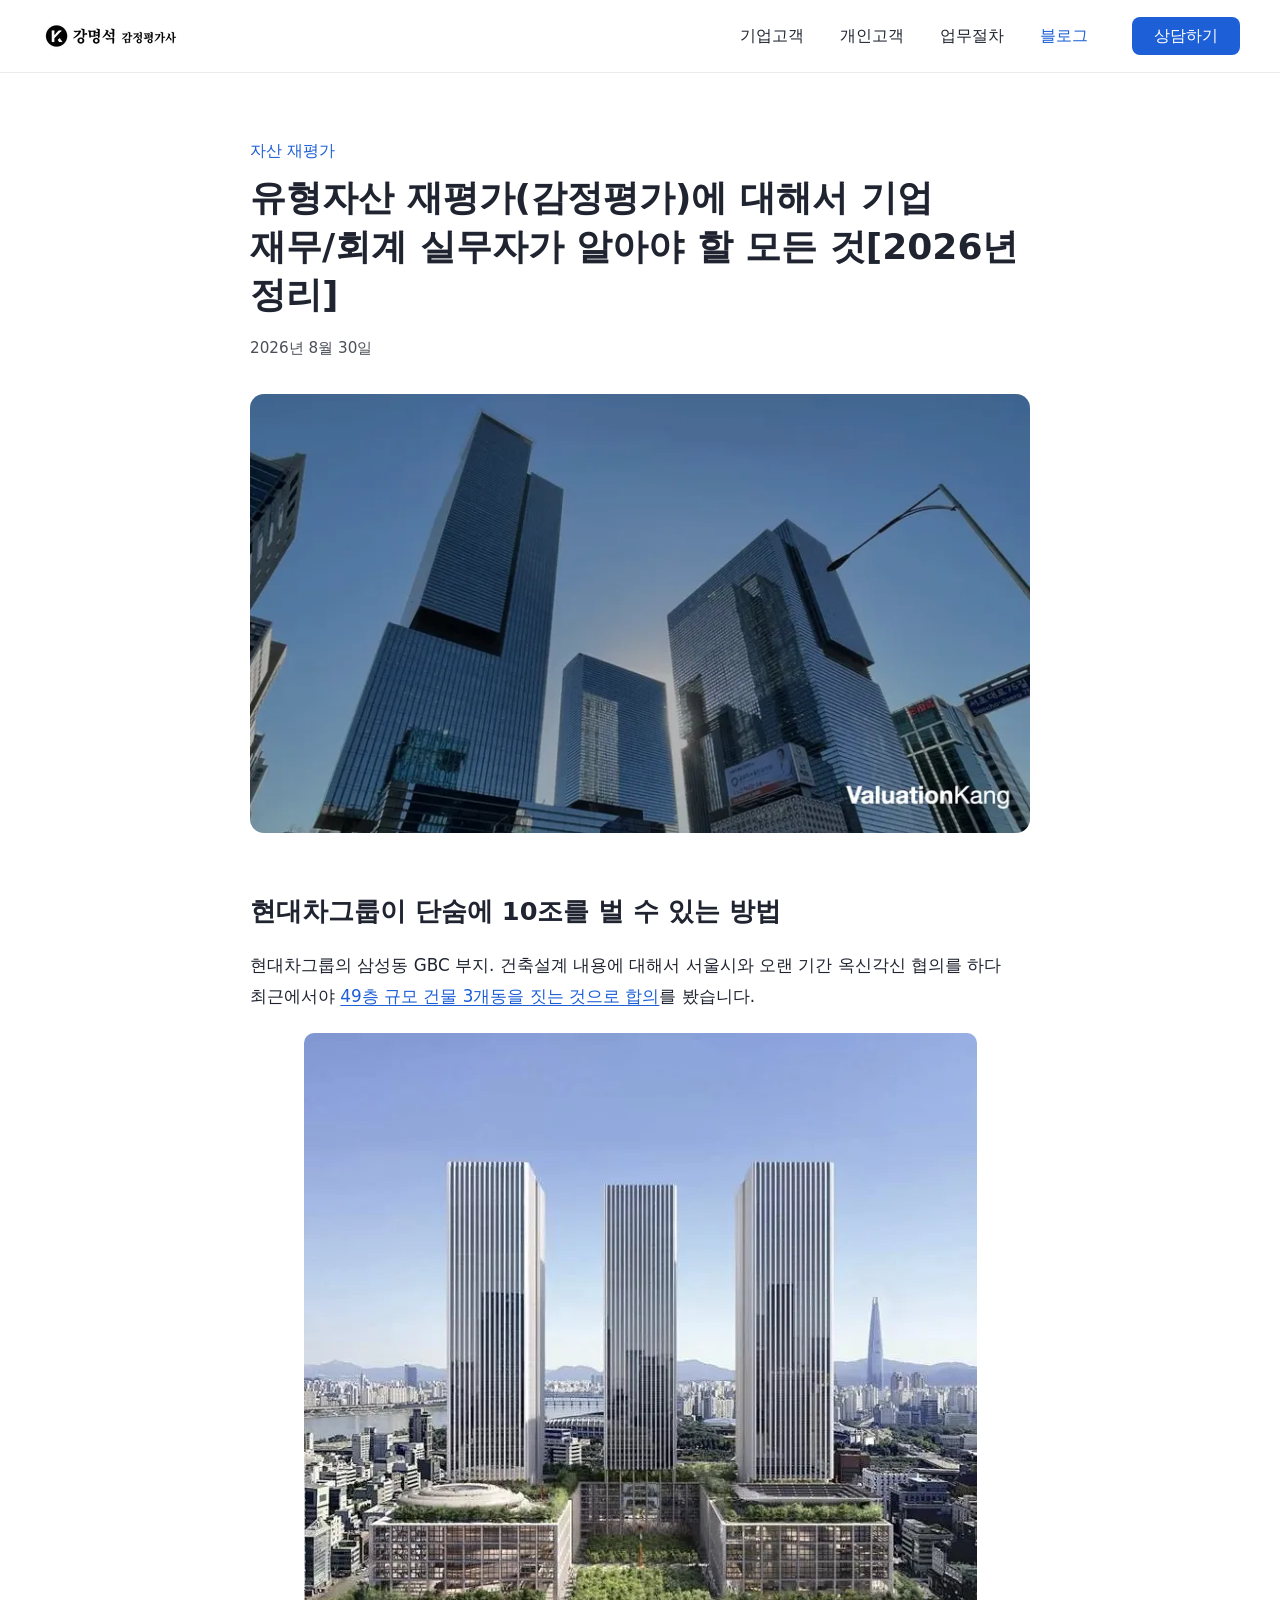
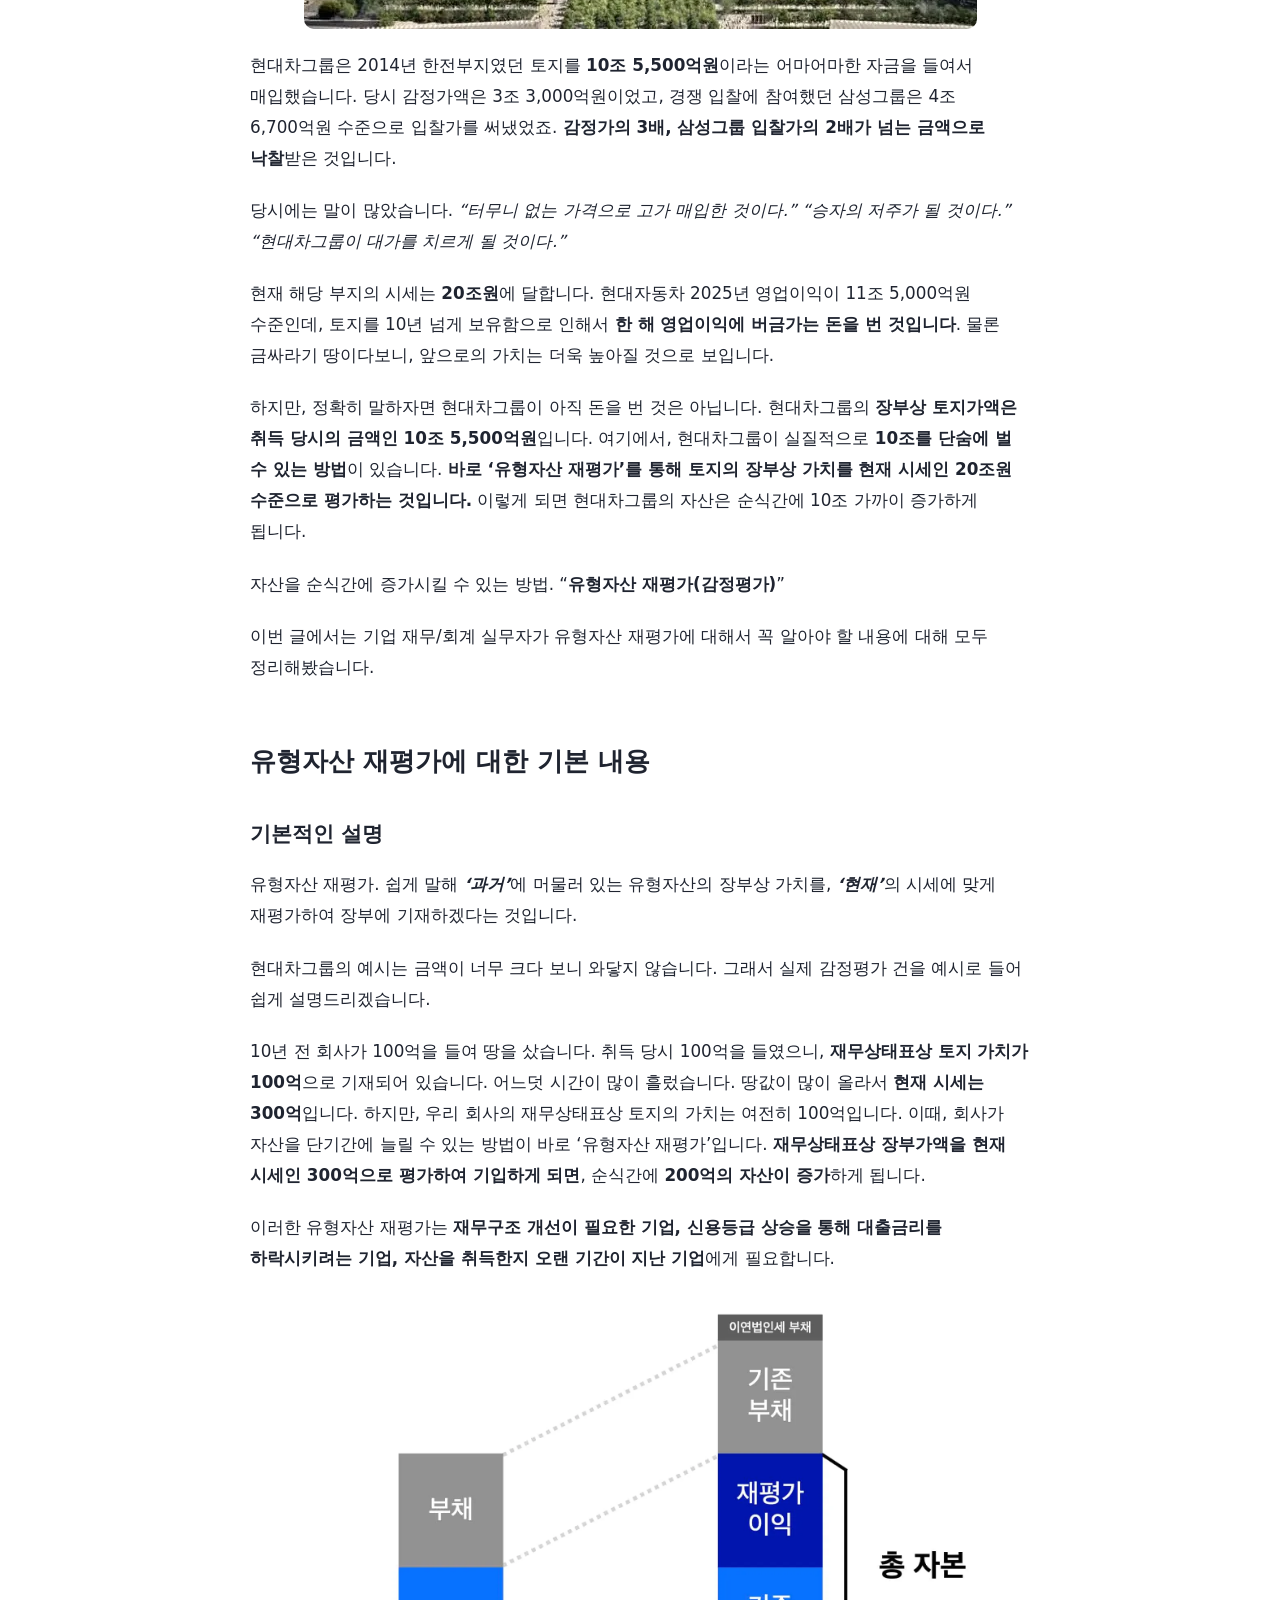
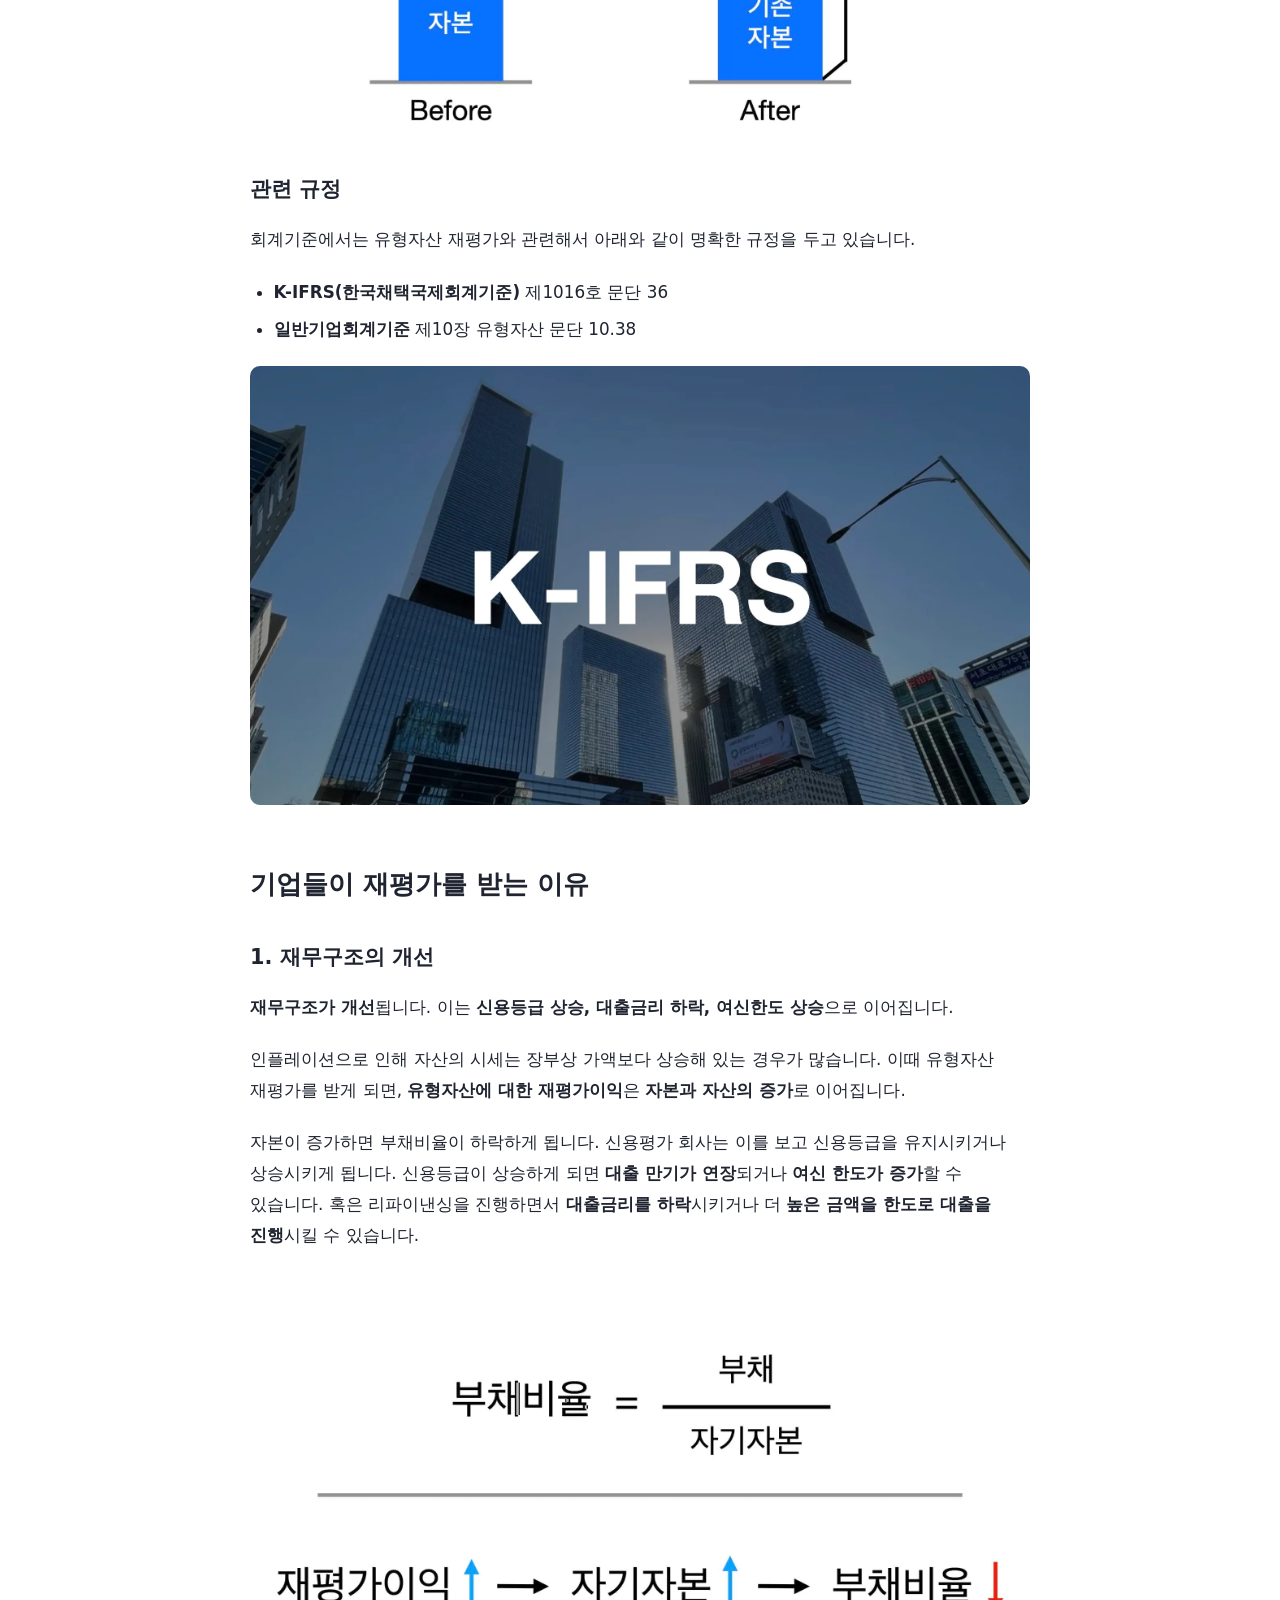
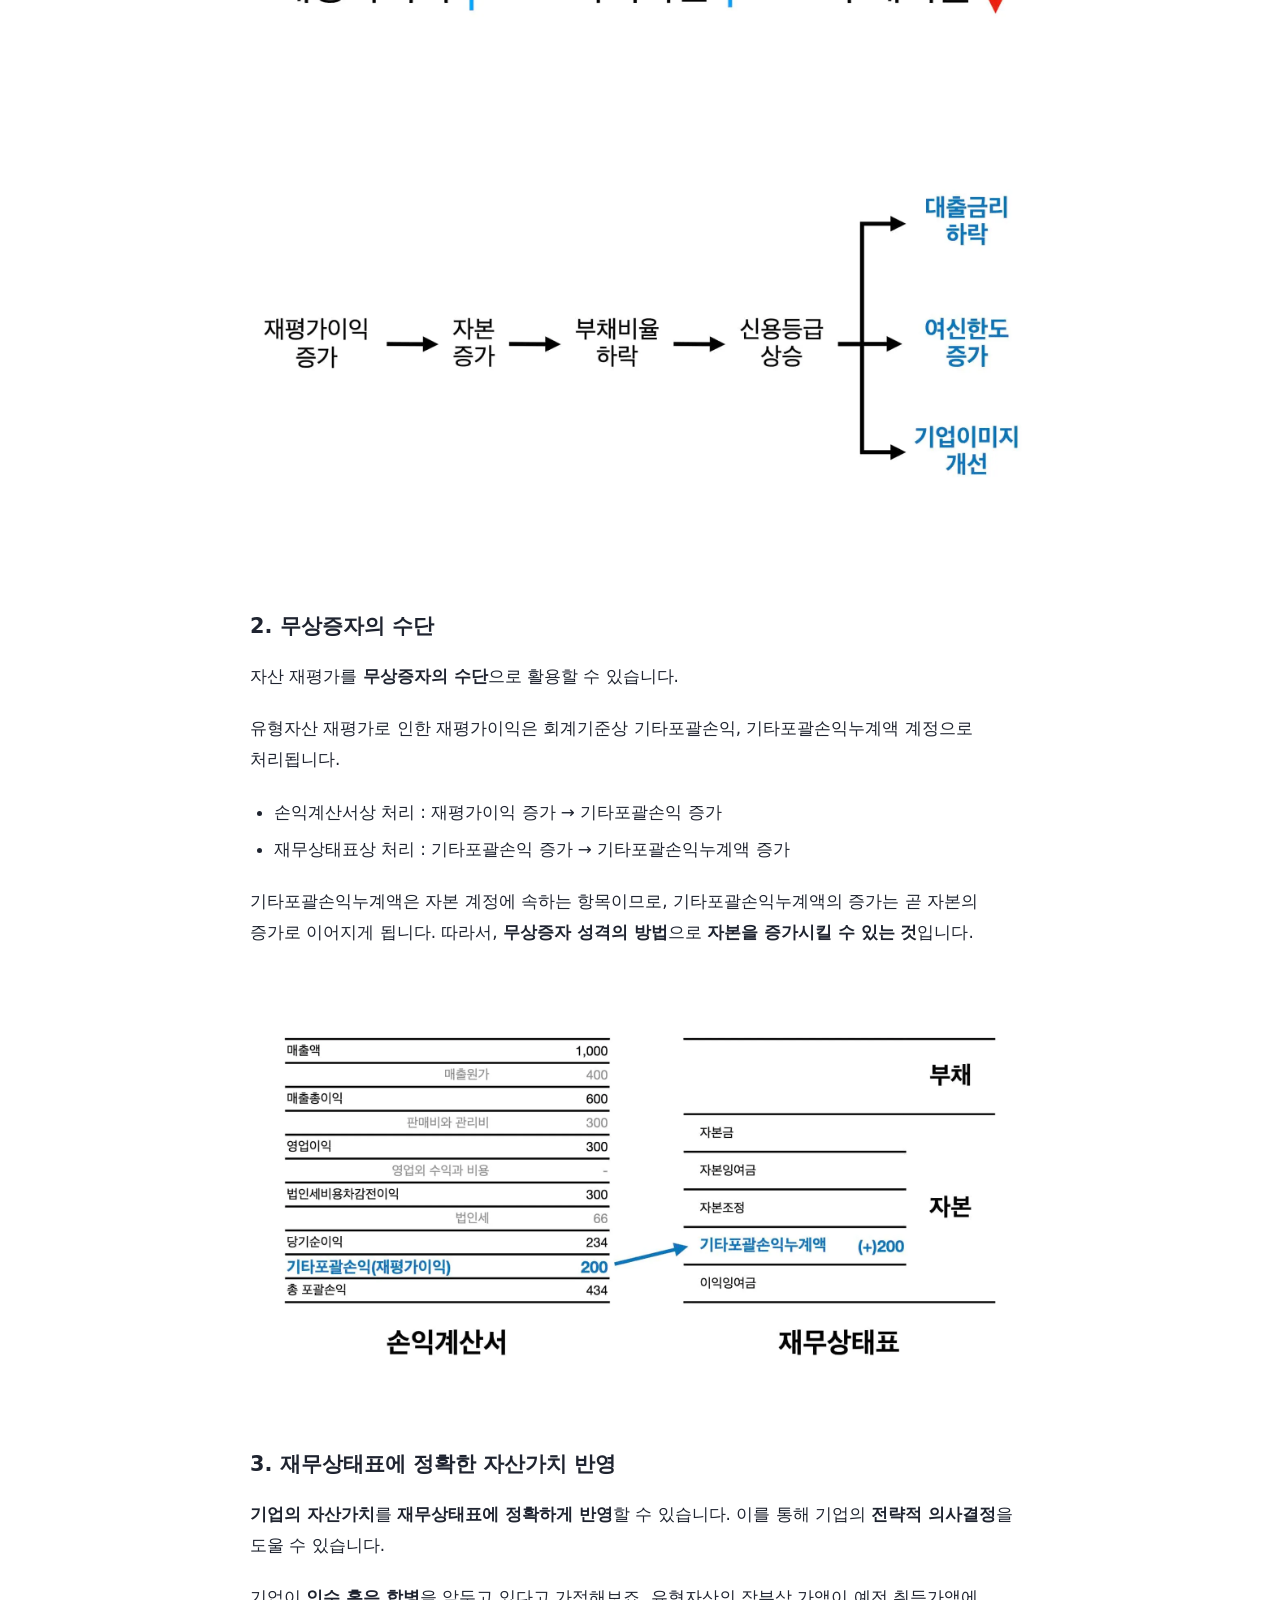
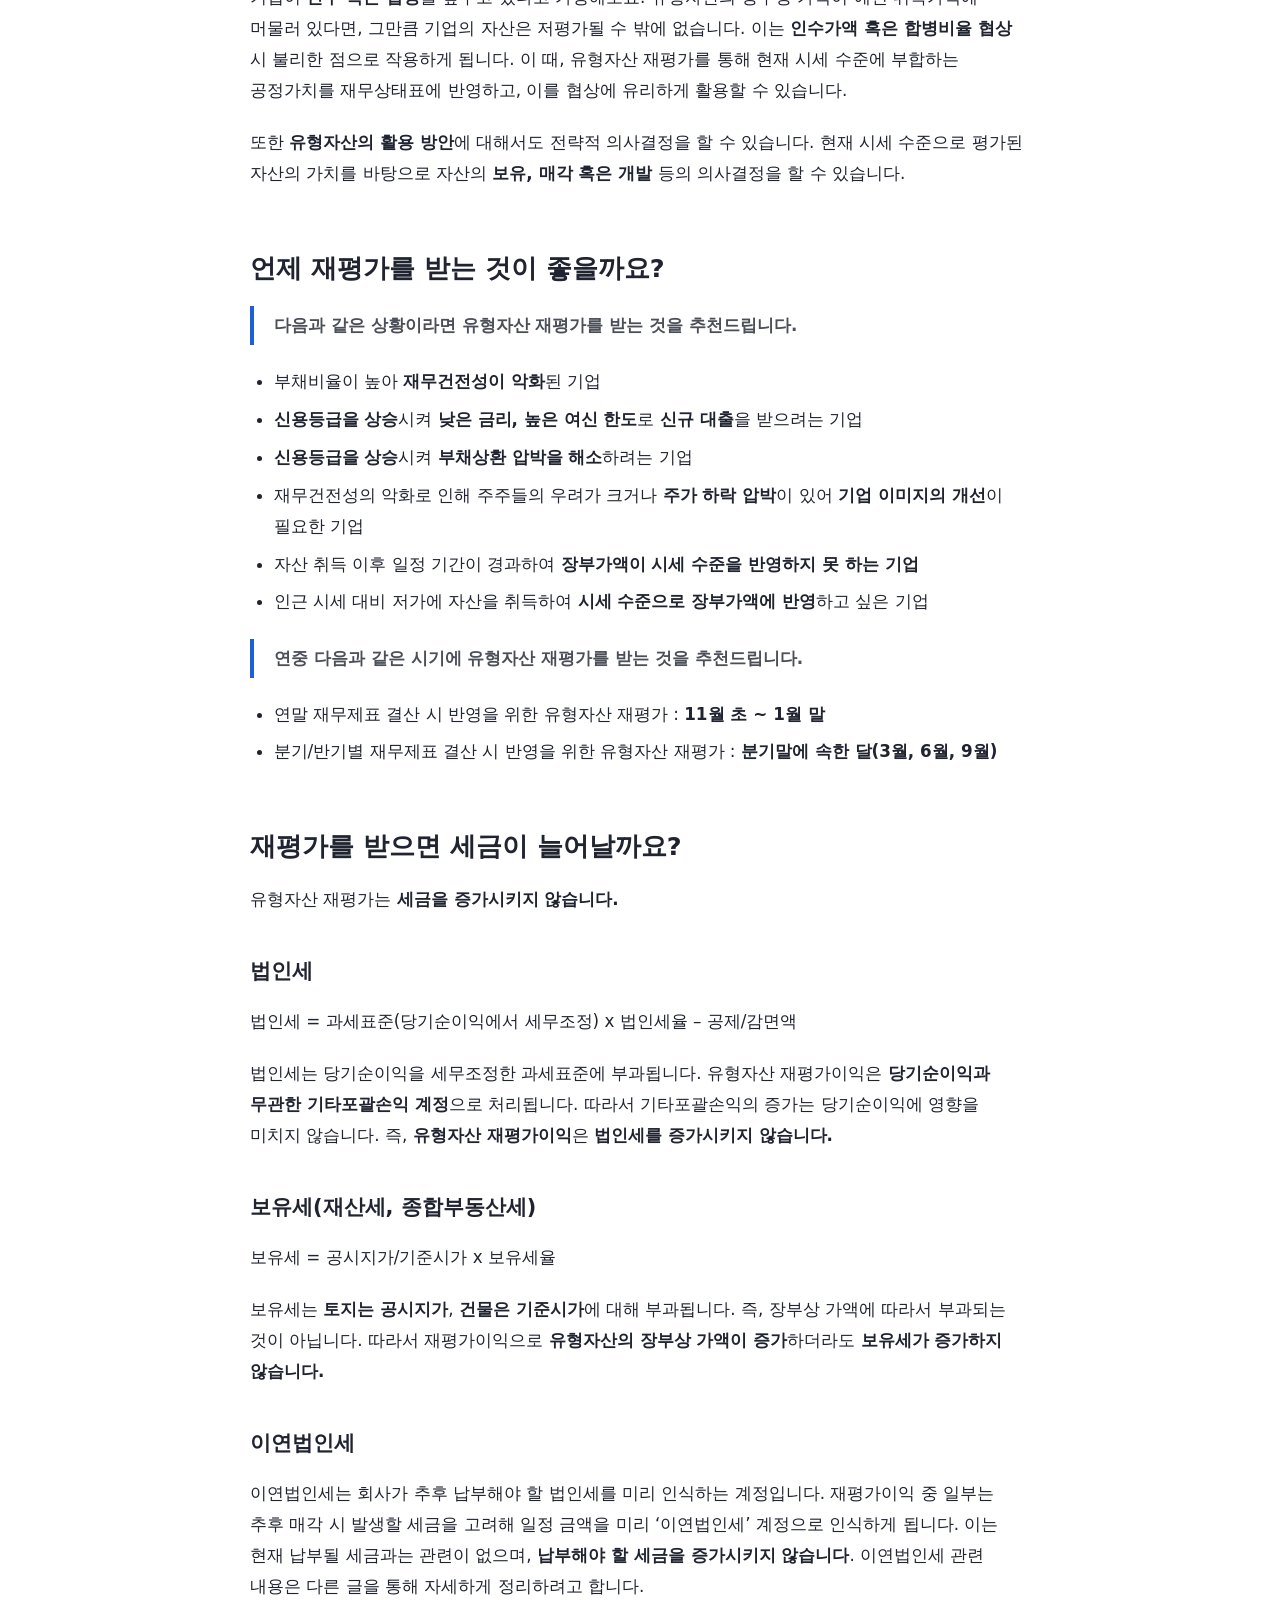
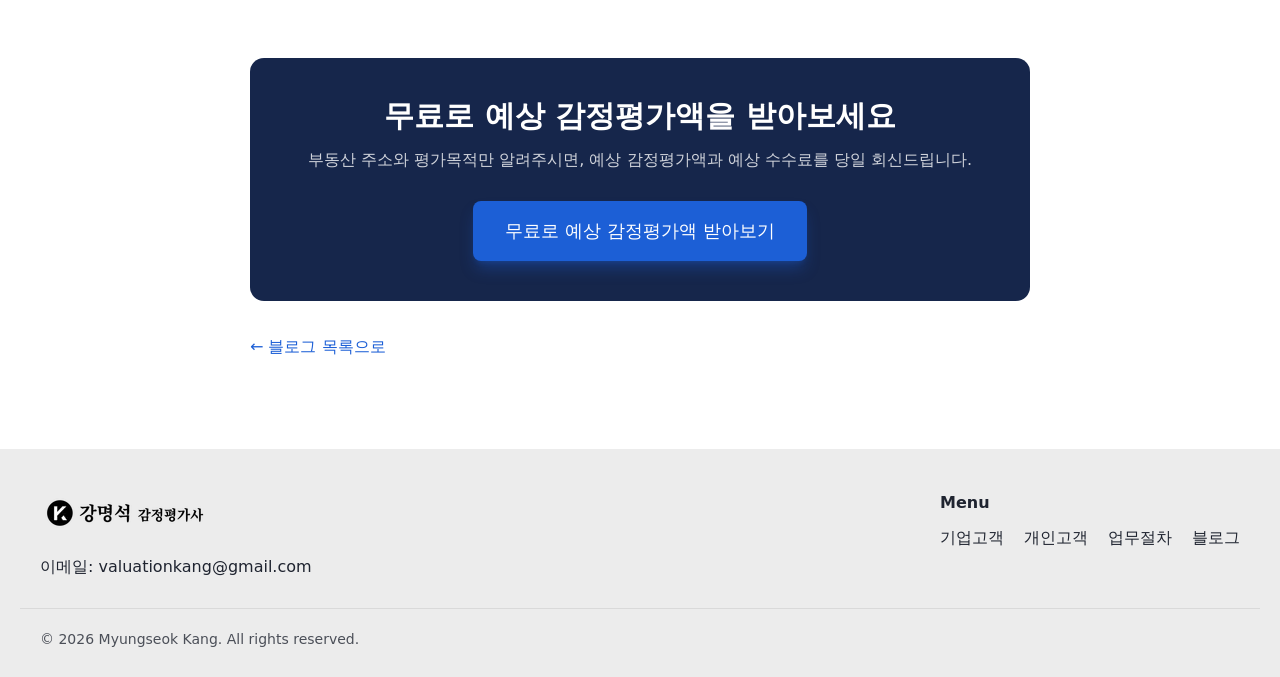
==== commit 5aad1bc1: "deploy: sanyon1/valuationkang@a09819a5f7435b74734851fa469a51cb5c9ad0cc" ====
--- a/blog/asset-revaluation/asset-revaluation-guide/index.html
+++ b/blog/asset-revaluation/asset-revaluation-guide/index.html
@@ -1,5 +1,5 @@
 <!DOCTYPE html><html lang="ko" data-astro-cid-hkbrpulz><head><meta charset="utf-8"><meta name="viewport" content="width=device-width, initial-scale=1"><title>유형자산 재평가(감정평가)에 대해서 기업 재무/회계 실무자가 알아야 할 모든 것[2026년 정리] | 강명석 감정평가사</title><meta name="description" content="유형자산 재평가(감정평가)는 기업의 자본을 순식간에 증가시킬 수 있는 방법입니다. 재무구조 개선이 필요한 기업, 신용등급 상승을 통해 신규 대출 금리를 하락시키거나 여신 한도를 늘리려는 기업들에게 추천드리는 방법입니다."><link rel="canonical" href="https://valuationkang.com/blog/asset-revaluation/asset-revaluation-guide/"><link rel="icon" type="image/png" href="/favicon.png"><link rel="sitemap" href="/sitemap-index.xml"><link rel="alternate" type="application/rss+xml" title="강명석 감정평가사 블로그" href="/rss.xml"><meta property="og:locale" content="ko_KR"><meta property="og:type" content="article"><meta property="og:site_name" content="강명석 감정평가사"><meta property="og:title" content="유형자산 재평가(감정평가)에 대해서 기업 재무/회계 실무자가 알아야 할 모든 것[2026년 정리]"><meta property="og:description" content="유형자산 재평가(감정평가)는 기업의 자본을 순식간에 증가시킬 수 있는 방법입니다. 재무구조 개선이 필요한 기업, 신용등급 상승을 통해 신규 대출 금리를 하락시키거나 여신 한도를 늘리려는 기업들에게 추천드리는 방법입니다."><meta property="og:url" content="https://valuationkang.com/blog/asset-revaluation/asset-revaluation-guide/"><meta property="og:image" content="https://valuationkang.com/_astro/thumbnail.BuXB1sJG_ZpWrdO.jpg"><meta name="twitter:card" content="summary_large_image"><script type="application/ld+json">{"@context":"https://schema.org","@type":"BlogPosting","headline":"유형자산 재평가(감정평가)에 대해서 기업 재무/회계 실무자가 알아야 할 모든 것[2026년 정리]","description":"유형자산 재평가(감정평가)는 기업의 자본을 순식간에 증가시킬 수 있는 방법입니다. 재무구조 개선이 필요한 기업, 신용등급 상승을 통해 신규 대출 금리를 하락시키거나 여신 한도를 늘리려는 기업들에게 추천드리는 방법입니다.","datePublished":"2026-08-30T13:50:16.000Z","dateModified":"2026-09-01T01:42:03.000Z","author":{"@type":"Person","name":"강명석 감정평가사"},"image":"https://valuationkang.com/_astro/thumbnail.BuXB1sJG_ZpWrdO.jpg","mainEntityOfPage":"https://valuationkang.com/blog/asset-revaluation/asset-revaluation-guide/"}</script><link rel="stylesheet" href="/_astro/Base.Bh7VbUNn.css"><style>.prose{font-size:1.05rem;line-height:1.85}.prose>*+*{margin-top:1.25em}.prose h2{margin-top:2.4em;font-size:1.6rem}.prose h3{margin-top:2em;font-size:1.3rem}.prose h4{margin-top:1.6em;font-size:1.1rem}.prose a{color:var(--color-primary);text-underline-offset:3px;text-decoration:underline}.prose strong{font-weight:700}.prose mark{background:var(--color-highlight);color:inherit;padding:.1em .2em}.prose ul,.prose ol{padding-left:1.4em}.prose ul{list-style:outside}.prose ol{list-style:decimal}.prose li+li,.prose li>ul,.prose li>ol{margin-top:.4em}.prose img{border-radius:10px;margin-inline:auto}.prose blockquote{border-left:4px solid var(--color-primary);color:var(--color-text-soft);margin-inline:0;padding:4px 20px}.prose hr{border:0;border-top:1px solid var(--color-border);margin-block:2.5em}.prose table{border-collapse:collapse;width:100%;font-size:.95rem;line-height:1.5;display:block;overflow-x:auto}.prose th,.prose td{border:1px solid var(--color-border);text-align:left;padding:10px 14px}.prose th{background:var(--color-tint);font-weight:600}.prose thead:not(:has(th:not(:empty))){display:none}.prose code{background:var(--color-tint);border-radius:4px;padding:.15em .4em;font-size:.9em}.prose pre{border-radius:10px;padding:16px 20px;font-size:.9rem;line-height:1.6;overflow-x:auto}.prose pre code{background:0 0;padding:0}.prose iframe{aspect-ratio:16/9;border:0;border-radius:10px;width:100%}.prose details{border:1px solid var(--color-border);border-radius:10px;padding:12px 18px}.prose summary{cursor:pointer;font-weight:600}.prose .callout{background:var(--color-tint);border-radius:10px;gap:12px;padding:18px 20px;display:flex}.prose .callout:before{content:attr(data-icon);flex:none}.prose .callout>div>*+*{margin-top:.6em}.prose .columns{grid-auto-columns:1fr;grid-auto-flow:column;gap:24px;display:grid}.prose .column>*+*{margin-top:1em}@media (width<=767px){.prose .columns{grid-auto-flow:row}}.prose .color-gray{color:#787774}.prose .color-brown{color:#9f6b53}.prose .color-orange{color:#d9730d}.prose .color-yellow{color:#cb912f}.prose .color-green{color:#448361}.prose .color-blue{color:#337ea9}.prose .color-purple{color:#9065b0}.prose .color-pink{color:#c14c8a}.prose .color-red{color:#d44c47}.post[data-astro-cid-bbyd2zmv]{max-width:820px;padding:64px var(--gutter) 88px;margin-inline:auto}.post__header[data-astro-cid-bbyd2zmv]{margin-bottom:32px}.post__category[data-astro-cid-bbyd2zmv]{color:var(--color-primary);font-weight:500}.post[data-astro-cid-bbyd2zmv] h1[data-astro-cid-bbyd2zmv]{margin:10px 0 14px;font-size:clamp(1.6rem,4vw,2.25rem)}.post[data-astro-cid-bbyd2zmv] time[data-astro-cid-bbyd2zmv]{color:var(--color-text-soft);font-size:.95rem}.post[data-astro-cid-bbyd2zmv] .post__thumbnail{border-radius:var(--radius);width:100%;margin-bottom:40px}.prose[data-astro-cid-bbyd2zmv]{margin-bottom:56px}.post__back[data-astro-cid-bbyd2zmv]{color:var(--color-primary);margin-top:32px;font-weight:500;display:inline-block}
-</style></head><body data-astro-cid-hkbrpulz><a href="#content" class="skip-link" data-astro-cid-hkbrpulz>콘텐츠로 건너뛰기</a><style>astro-island,astro-slot,astro-static-slot{display:contents}</style><script>(()=>{var l=(n,t)=>{let i=async()=>{await(await n())()},e=typeof t.value=="object"?t.value:void 0,s={timeout:e==null?void 0:e.timeout};"requestIdleCallback"in window?window.requestIdleCallback(i,s):setTimeout(i,s.timeout||200)};(self.Astro||(self.Astro={})).idle=l;window.dispatchEvent(new Event("astro:idle"));})();</script><script>(()=>{var g=Object.defineProperty;var w=(a,s,c)=>s in a?g(a,s,{enumerable:!0,configurable:!0,writable:!0,value:c}):a[s]=c;var l=(a,s,c)=>w(a,typeof s!="symbol"?s+"":s,c);var E=new Set(["__proto__","constructor","prototype"]);{let a={0:t=>y(t),1:t=>c(t),2:t=>new RegExp(t),3:t=>new Date(t),4:t=>new Map(c(t)),5:t=>new Set(c(t)),6:t=>BigInt(t),7:t=>new URL(t),8:t=>new Uint8Array(t),9:t=>new Uint16Array(t),10:t=>new Uint32Array(t),11:t=>Number.POSITIVE_INFINITY*t},s=t=>{let[p,e]=t;return p in a?a[p](e):void 0},c=t=>t.map(s),y=t=>typeof t!="object"||t===null?t:Object.fromEntries(Object.entries(t).map(([p,e])=>[p,s(e)]));class f extends HTMLElement{constructor(){super(...arguments);l(this,"Component");l(this,"hydrator");l(this,"hydrate",async()=>{var b;if(!this.hydrator||!this.isConnected)return;let e=(b=this.parentElement)==null?void 0:b.closest("astro-island[ssr]");if(e){e.addEventListener("astro:hydrate",this.hydrate,{once:!0});return}let r=this.querySelectorAll("astro-slot"),n={},d=this.querySelectorAll("template[data-astro-template]");for(let o of d){let i=o.closest(this.tagName);i!=null&&i.isSameNode(this)&&(n[o.getAttribute("data-astro-template")||"default"]=o.innerHTML,o.remove())}for(let o of r){let i=o.closest(this.tagName);i!=null&&i.isSameNode(this)&&(n[o.getAttribute("name")||"default"]=o.innerHTML)}let u;try{u=this.hasAttribute("props")?y(JSON.parse(this.getAttribute("props"))):{}}catch(o){let i=this.getAttribute("component-url")||"<unknown>",v=this.getAttribute("component-export");throw v&&(i+=` (export ${v})`),console.error(`[hydrate] Error parsing props for component ${i}`,this.getAttribute("props"),o),o}let h;await this.hydrator(this)(this.Component,u,n,{client:this.getAttribute("client")}),this.removeAttribute("ssr"),this.dispatchEvent(new CustomEvent("astro:hydrate"))});l(this,"unmount",()=>{this.isConnected||this.dispatchEvent(new CustomEvent("astro:unmount"))})}disconnectedCallback(){document.removeEventListener("astro:after-swap",this.unmount),document.addEventListener("astro:after-swap",this.unmount,{once:!0})}connectedCallback(){if(!this.hasAttribute("await-children")||document.readyState==="interactive"||document.readyState==="complete")this.childrenConnectedCallback();else{let e=()=>{document.removeEventListener("DOMContentLoaded",e),r.disconnect(),this.childrenConnectedCallback()},r=new MutationObserver(()=>{var n;((n=this.lastChild)==null?void 0:n.nodeType)===Node.COMMENT_NODE&&this.lastChild.nodeValue==="astro:end"&&(this.lastChild.remove(),e())});r.observe(this,{childList:!0}),document.addEventListener("DOMContentLoaded",e)}}async childrenConnectedCallback(){let e=this.getAttribute("before-hydration-url");e&&await import(e),this.start()}getRetryImportUrl(e){let r=new URL(e,document.baseURI);return r.searchParams.set("astro-retry",Date.now().toString()),r.toString()}async importWithRetry(e){try{return await import(e)}catch(r){return await new Promise(n=>setTimeout(n,1e3)),import(this.getRetryImportUrl(e))}}handleHydrationError(e){let r=this.getAttribute("component-url"),n=new CustomEvent("astro:hydration-error",{cancelable:!0,bubbles:!0,composed:!0,detail:{error:e,componentUrl:r}});this.dispatchEvent(n)&&console.error(`[astro-island] Error hydrating ${r}`,e)}async start(){let e=JSON.parse(this.getAttribute("opts")),r=this.getAttribute("client");if(Astro[r]===void 0){window.addEventListener(`astro:${r}`,()=>this.start(),{once:!0});return}try{await Astro[r](async()=>{let n=this.getAttribute("renderer-url");try{let[d,{default:u}]=await Promise.all([this.importWithRetry(this.getAttribute("component-url")),n?this.importWithRetry(n):Promise.resolve({default:()=>()=>{}})]),h=this.getAttribute("component-export")||"default";if(h.includes(".")){this.Component=d;for(let m of h.split(".")){if(E.has(m)||!this.Component||typeof this.Component!="object"&&typeof this.Component!="function"||!Object.hasOwn(this.Component,m))throw new Error(`Invalid component export path: ${h}`);this.Component=this.Component[m]}}else{if(E.has(h))throw new Error(`Invalid component export path: ${h}`);this.Component=d[h]}return this.hydrator=u,this.hydrate}catch(d){return this.handleHydrationError(d),()=>{}}},e,this)}catch(n){this.handleHydrationError(n)}}attributeChangedCallback(){this.hydrate()}}l(f,"observedAttributes",["props"]),customElements.get("astro-island")||customElements.define("astro-island",f)}})();</script><astro-island uid="ZvoLUr" prefix="r4" component-url="/_astro/Header.CwP7OWio.js" component-export="default" renderer-url="/_astro/client.ClmjSpID.js" props="{&quot;path&quot;:[0,&quot;/blog/asset-revaluation/asset-revaluation-guide/&quot;],&quot;logo&quot;:[0,{&quot;src&quot;:[0,&quot;/_astro/logo.-_JnN4Sy_Z3Awj4.webp&quot;],&quot;width&quot;:[0,140],&quot;height&quot;:[0,40]}],&quot;data-astro-cid-hkbrpulz&quot;:[0,true]}" ssr client="idle" opts="{&quot;name&quot;:&quot;Header&quot;,&quot;value&quot;:true}" await-children><header class="sticky top-0 z-50 border-b border-border bg-header-bg"><div class="container flex min-h-(--header-height) items-center justify-between"><a href="/" aria-label="강명석 감정평가사 홈"><img src="/_astro/logo.-_JnN4Sy_Z3Awj4.webp" alt="강명석 감정평가사" width="140" height="40" loading="eager" decoding="async" class="h-10 w-auto"/></a><button type="button" class="flex size-11 cursor-pointer flex-col justify-between rounded-lg bg-tint px-2.5 py-3 md:hidden" aria-expanded="false" aria-controls="site-nav" aria-label="메뉴 열기"><span class="block h-0.5 rounded-xs bg-navy"></span><span class="block h-0.5 rounded-xs bg-navy"></span><span class="block h-0.5 rounded-xs bg-navy"></span></button><nav id="site-nav" aria-label="주 메뉴" class="absolute inset-x-0 top-full flex-col items-stretch gap-3 border-b border-border bg-white px-(--gutter) pt-3 pb-5 md:static md:flex md:flex-row md:items-center md:gap-7 md:border-b-0 md:bg-transparent md:p-0 hidden"><ul class="flex flex-col gap-1 md:flex-row"><li><a href="/enterprises/" class="block rounded-lg px-2 py-3 font-medium hover:text-primary md:px-4 md:py-2">기업고객</a></li><li><a href="/individuals/" class="block rounded-lg px-2 py-3 font-medium hover:text-primary md:px-4 md:py-2">개인고객</a></li><li><a href="/process/" class="block rounded-lg px-2 py-3 font-medium hover:text-primary md:px-4 md:py-2">업무절차</a></li><li><a href="/blog/" aria-current="page" class="block rounded-lg px-2 py-3 font-medium hover:text-primary md:px-4 md:py-2 text-primary">블로그</a></li></ul><a href="/contact/" data-slot="button" data-variant="default" data-size="sm" class="inline-flex items-center justify-center rounded-lg leading-tight font-medium transition-colors disabled:pointer-events-none disabled:opacity-50 bg-primary text-primary-foreground hover:bg-primary-dark px-5.5 py-2.25">상담하기</a></nav></div></header><!--astro:end--></astro-island><main id="content" data-astro-cid-hkbrpulz><article class="post" data-astro-cid-bbyd2zmv><header class="post__header" data-astro-cid-bbyd2zmv><a href="/blog/asset-revaluation/" class="post__category" data-astro-cid-bbyd2zmv>자산 재평가</a><h1 data-astro-cid-bbyd2zmv>유형자산 재평가(감정평가)에 대해서 기업 재무/회계 실무자가 알아야 할 모든 것[2026년 정리]</h1><time datetime="2026-08-30T13:50:16.000Z" data-astro-cid-bbyd2zmv>2026년 8월 30일</time></header><img src="/_astro/thumbnail.BuXB1sJG_1hNNQE.webp" alt loading="eager" data-astro-cid-bbyd2zmv="true" decoding="async" width="1200" height="675" class="post__thumbnail"><div class="prose" data-astro-cid-bbyd2zmv><h2 id="현대차그룹이-단숨에-10조를-벌-수-있는-방법">현대차그룹이 단숨에 10조를 벌 수 있는 방법</h2>
+</style></head><body data-astro-cid-hkbrpulz><a href="#content" class="skip-link" data-astro-cid-hkbrpulz>콘텐츠로 건너뛰기</a><style>astro-island,astro-slot,astro-static-slot{display:contents}</style><script>(()=>{var l=(n,t)=>{let i=async()=>{await(await n())()},e=typeof t.value=="object"?t.value:void 0,s={timeout:e==null?void 0:e.timeout};"requestIdleCallback"in window?window.requestIdleCallback(i,s):setTimeout(i,s.timeout||200)};(self.Astro||(self.Astro={})).idle=l;window.dispatchEvent(new Event("astro:idle"));})();</script><script>(()=>{var g=Object.defineProperty;var w=(a,s,c)=>s in a?g(a,s,{enumerable:!0,configurable:!0,writable:!0,value:c}):a[s]=c;var l=(a,s,c)=>w(a,typeof s!="symbol"?s+"":s,c);var E=new Set(["__proto__","constructor","prototype"]);{let a={0:t=>y(t),1:t=>c(t),2:t=>new RegExp(t),3:t=>new Date(t),4:t=>new Map(c(t)),5:t=>new Set(c(t)),6:t=>BigInt(t),7:t=>new URL(t),8:t=>new Uint8Array(t),9:t=>new Uint16Array(t),10:t=>new Uint32Array(t),11:t=>Number.POSITIVE_INFINITY*t},s=t=>{let[p,e]=t;return p in a?a[p](e):void 0},c=t=>t.map(s),y=t=>typeof t!="object"||t===null?t:Object.fromEntries(Object.entries(t).map(([p,e])=>[p,s(e)]));class f extends HTMLElement{constructor(){super(...arguments);l(this,"Component");l(this,"hydrator");l(this,"hydrate",async()=>{var b;if(!this.hydrator||!this.isConnected)return;let e=(b=this.parentElement)==null?void 0:b.closest("astro-island[ssr]");if(e){e.addEventListener("astro:hydrate",this.hydrate,{once:!0});return}let r=this.querySelectorAll("astro-slot"),n={},d=this.querySelectorAll("template[data-astro-template]");for(let o of d){let i=o.closest(this.tagName);i!=null&&i.isSameNode(this)&&(n[o.getAttribute("data-astro-template")||"default"]=o.innerHTML,o.remove())}for(let o of r){let i=o.closest(this.tagName);i!=null&&i.isSameNode(this)&&(n[o.getAttribute("name")||"default"]=o.innerHTML)}let u;try{u=this.hasAttribute("props")?y(JSON.parse(this.getAttribute("props"))):{}}catch(o){let i=this.getAttribute("component-url")||"<unknown>",v=this.getAttribute("component-export");throw v&&(i+=` (export ${v})`),console.error(`[hydrate] Error parsing props for component ${i}`,this.getAttribute("props"),o),o}let h;await this.hydrator(this)(this.Component,u,n,{client:this.getAttribute("client")}),this.removeAttribute("ssr"),this.dispatchEvent(new CustomEvent("astro:hydrate"))});l(this,"unmount",()=>{this.isConnected||this.dispatchEvent(new CustomEvent("astro:unmount"))})}disconnectedCallback(){document.removeEventListener("astro:after-swap",this.unmount),document.addEventListener("astro:after-swap",this.unmount,{once:!0})}connectedCallback(){if(!this.hasAttribute("await-children")||document.readyState==="interactive"||document.readyState==="complete")this.childrenConnectedCallback();else{let e=()=>{document.removeEventListener("DOMContentLoaded",e),r.disconnect(),this.childrenConnectedCallback()},r=new MutationObserver(()=>{var n;((n=this.lastChild)==null?void 0:n.nodeType)===Node.COMMENT_NODE&&this.lastChild.nodeValue==="astro:end"&&(this.lastChild.remove(),e())});r.observe(this,{childList:!0}),document.addEventListener("DOMContentLoaded",e)}}async childrenConnectedCallback(){let e=this.getAttribute("before-hydration-url");e&&await import(e),this.start()}getRetryImportUrl(e){let r=new URL(e,document.baseURI);return r.searchParams.set("astro-retry",Date.now().toString()),r.toString()}async importWithRetry(e){try{return await import(e)}catch(r){return await new Promise(n=>setTimeout(n,1e3)),import(this.getRetryImportUrl(e))}}handleHydrationError(e){let r=this.getAttribute("component-url"),n=new CustomEvent("astro:hydration-error",{cancelable:!0,bubbles:!0,composed:!0,detail:{error:e,componentUrl:r}});this.dispatchEvent(n)&&console.error(`[astro-island] Error hydrating ${r}`,e)}async start(){let e=JSON.parse(this.getAttribute("opts")),r=this.getAttribute("client");if(Astro[r]===void 0){window.addEventListener(`astro:${r}`,()=>this.start(),{once:!0});return}try{await Astro[r](async()=>{let n=this.getAttribute("renderer-url");try{let[d,{default:u}]=await Promise.all([this.importWithRetry(this.getAttribute("component-url")),n?this.importWithRetry(n):Promise.resolve({default:()=>()=>{}})]),h=this.getAttribute("component-export")||"default";if(h.includes(".")){this.Component=d;for(let m of h.split(".")){if(E.has(m)||!this.Component||typeof this.Component!="object"&&typeof this.Component!="function"||!Object.hasOwn(this.Component,m))throw new Error(`Invalid component export path: ${h}`);this.Component=this.Component[m]}}else{if(E.has(h))throw new Error(`Invalid component export path: ${h}`);this.Component=d[h]}return this.hydrator=u,this.hydrate}catch(d){return this.handleHydrationError(d),()=>{}}},e,this)}catch(n){this.handleHydrationError(n)}}attributeChangedCallback(){this.hydrate()}}l(f,"observedAttributes",["props"]),customElements.get("astro-island")||customElements.define("astro-island",f)}})();</script><astro-island uid="ZvoLUr" prefix="r4" component-url="/_astro/Header.CwP7OWio.js" component-export="default" renderer-url="/_astro/client.ClmjSpID.js" props="{&quot;path&quot;:[0,&quot;/blog/asset-revaluation/asset-revaluation-guide/&quot;],&quot;logo&quot;:[0,{&quot;src&quot;:[0,&quot;/_astro/logo.-_JnN4Sy_Z3Awj4.webp&quot;],&quot;width&quot;:[0,140],&quot;height&quot;:[0,40]}],&quot;data-astro-cid-hkbrpulz&quot;:[0,true]}" ssr client="idle" opts="{&quot;name&quot;:&quot;Header&quot;,&quot;value&quot;:true}" await-children><header class="sticky top-0 z-50 border-b border-border bg-header-bg"><div class="container flex min-h-(--header-height) items-center justify-between"><a href="/" aria-label="강명석 감정평가사 홈"><img src="/_astro/logo.-_JnN4Sy_Z3Awj4.webp" alt="강명석 감정평가사" width="140" height="40" loading="eager" decoding="async" class="h-10 w-auto"/></a><button type="button" class="flex size-11 cursor-pointer flex-col justify-between rounded-lg bg-tint px-2.5 py-3 md:hidden" aria-expanded="false" aria-controls="site-nav" aria-label="메뉴 열기"><span class="block h-0.5 rounded-xs bg-navy"></span><span class="block h-0.5 rounded-xs bg-navy"></span><span class="block h-0.5 rounded-xs bg-navy"></span></button><nav id="site-nav" aria-label="주 메뉴" class="absolute inset-x-0 top-full flex-col items-stretch gap-3 border-b border-border bg-white px-(--gutter) pt-3 pb-5 md:static md:flex md:flex-row md:items-center md:gap-7 md:border-b-0 md:bg-transparent md:p-0 hidden"><ul class="flex flex-col gap-1 md:flex-row"><li><a href="/enterprises/" class="block rounded-lg px-2 py-3 font-medium hover:text-primary md:px-4 md:py-2">기업고객</a></li><li><a href="/individuals/" class="block rounded-lg px-2 py-3 font-medium hover:text-primary md:px-4 md:py-2">개인고객</a></li><li><a href="/process/" class="block rounded-lg px-2 py-3 font-medium hover:text-primary md:px-4 md:py-2">업무절차</a></li><li><a href="/blog/" aria-current="page" class="block rounded-lg px-2 py-3 font-medium hover:text-primary md:px-4 md:py-2 text-primary">블로그</a></li></ul><a href="/contact/" data-slot="button" data-variant="default" data-size="sm" class="inline-flex items-center justify-center rounded-lg leading-tight font-medium transition-colors disabled:pointer-events-none disabled:opacity-50 bg-primary text-primary-foreground hover:bg-primary-dark px-5.5 py-2.25">상담하기</a></nav></div></header><!--astro:end--></astro-island><main id="content" data-astro-cid-hkbrpulz><article class="post" data-astro-cid-bbyd2zmv><header class="post__header" data-astro-cid-bbyd2zmv><a href="/blog/asset-revaluation/" class="post__category" data-astro-cid-bbyd2zmv>자산 재평가</a><h1 data-astro-cid-bbyd2zmv>유형자산 재평가(감정평가)에 대해서 기업 재무/회계 실무자가 알아야 할 모든 것[2026년 정리]</h1><time datetime="2026-08-30T13:50:16.000Z" data-astro-cid-bbyd2zmv>2026년 8월 30일</time></header><img src="/_astro/thumbnail.BuXB1sJG_1hNNQE.webp" srcset="/_astro/thumbnail.BuXB1sJG_1rpKzy.webp 400w, /_astro/thumbnail.BuXB1sJG_Z1gH9Tm.webp 800w, /_astro/thumbnail.BuXB1sJG_1hNNQE.webp 1200w" alt sizes="(min-width: 820px) 780px, calc(100vw - 40px)" data-astro-cid-bbyd2zmv="true" loading="eager" decoding="sync" fetchpriority="high" width="1200" height="675" class="post__thumbnail"><div class="prose" data-astro-cid-bbyd2zmv><h2 id="현대차그룹이-단숨에-10조를-벌-수-있는-방법">현대차그룹이 단숨에 10조를 벌 수 있는 방법</h2>
 <p>현대차그룹의 삼성동 GBC 부지. 건축설계 내용에 대해서 서울시와 오랜 기간 옥신각신 협의를 하다 최근에서야 <a href="https://www.hankyung.com/article/2026010651861">49층 규모 건물 3개동을 짓는 것으로 합의</a>를 봤습니다.</p>
 <p><img alt="" loading="lazy" decoding="async" width="673" height="596" src="/_astro/image-01.BoSI-sY1_2nvvrX.webp"></p>
 <p>현대차그룹은 2014년 한전부지였던 토지를 <strong>10조 5,500억원</strong>이라는 어마어마한 자금을 들여서 매입했습니다. 당시 감정가액은 3조 3,000억원이었고, 경쟁 입찰에 참여했던 삼성그룹은 4조 6,700억원 수준으로 입찰가를 써냈었죠. <strong>감정가의 3배, 삼성그룹 입찰가의 2배가 넘는 금액으로 낙찰</strong>받은 것입니다.</p>
